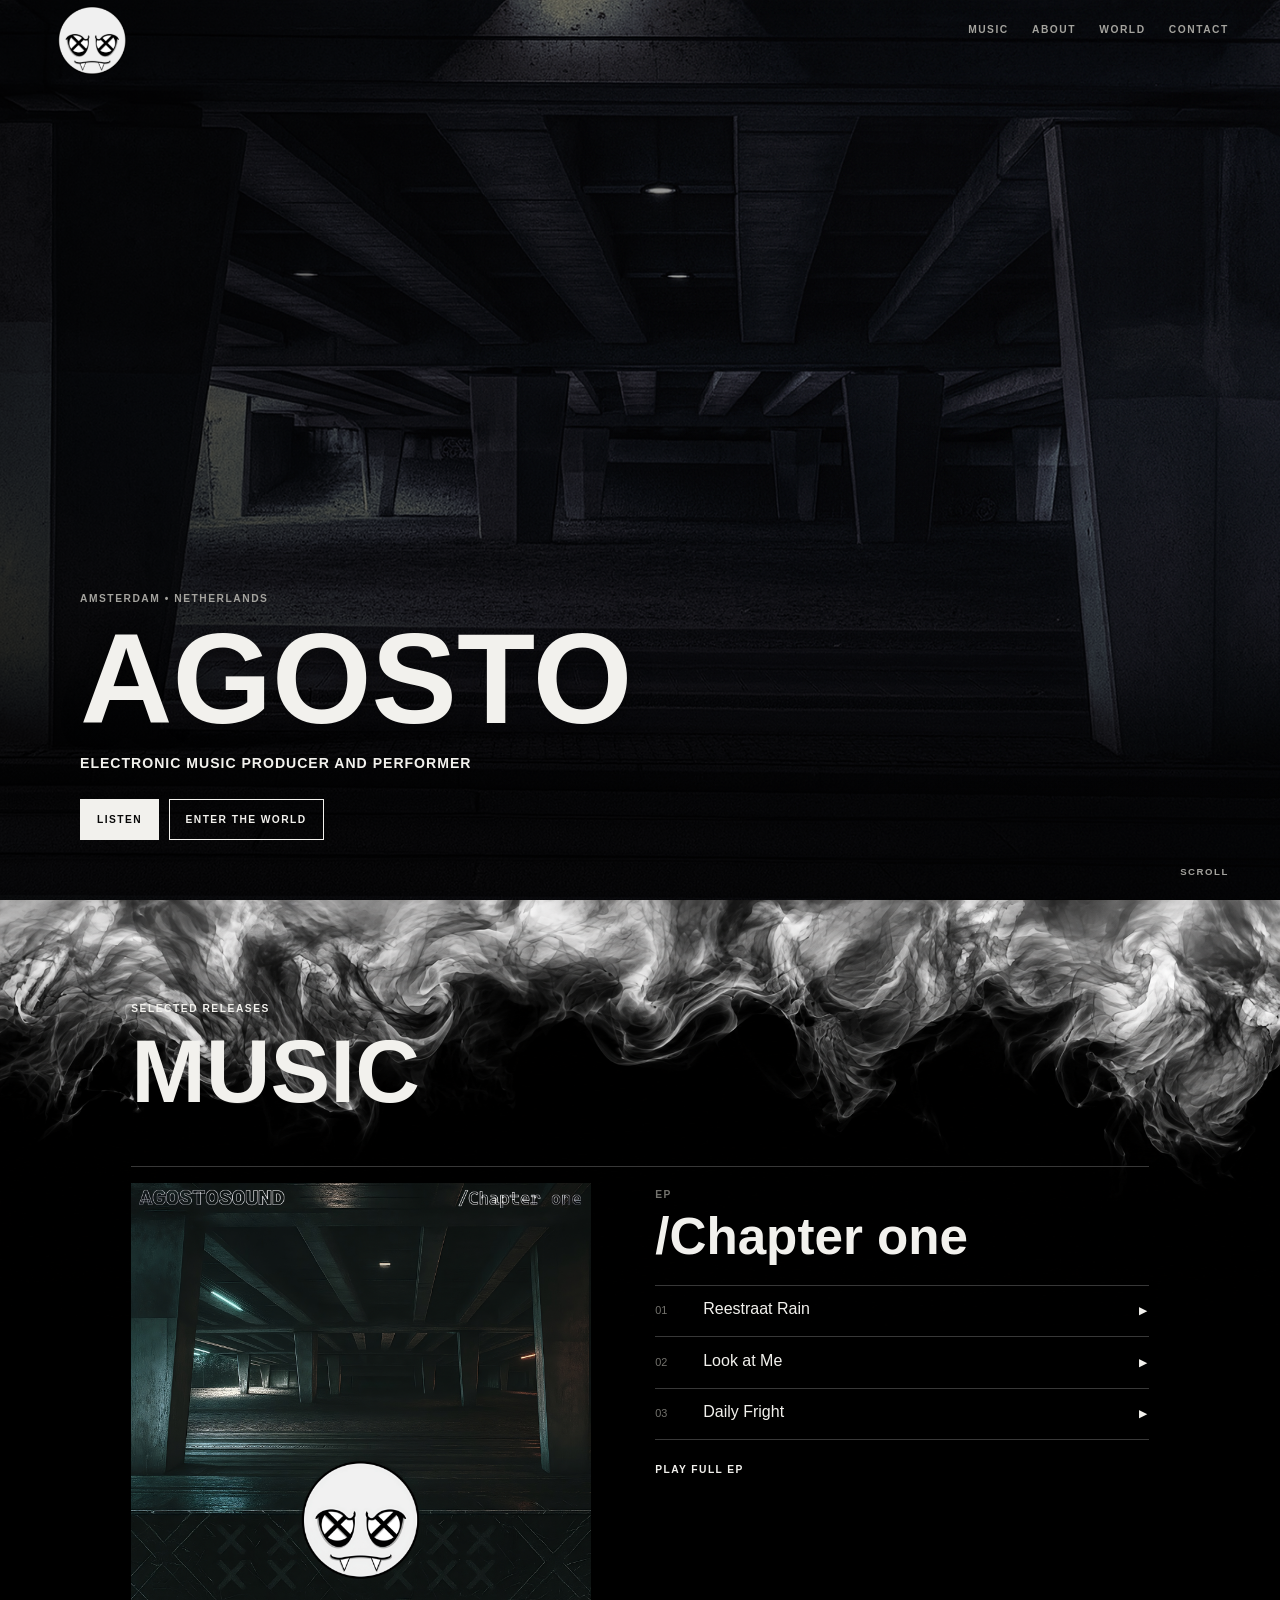
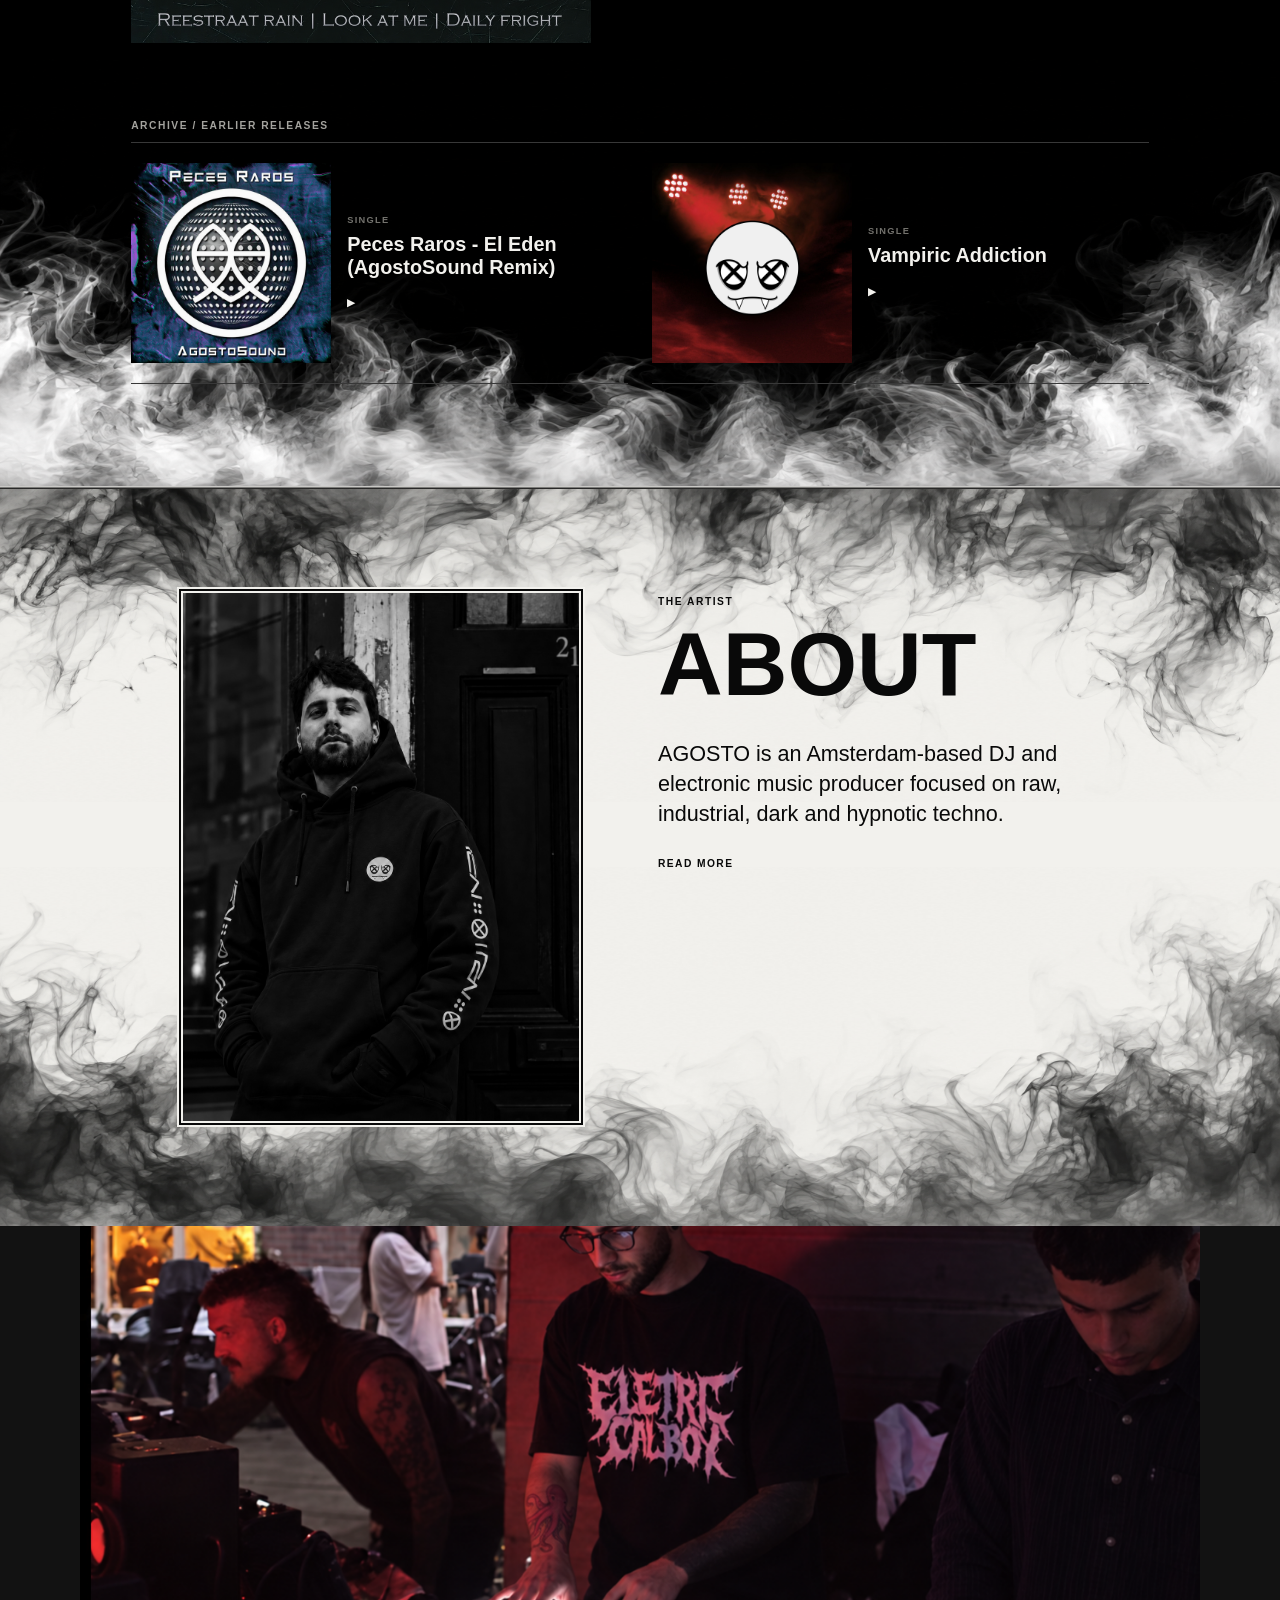
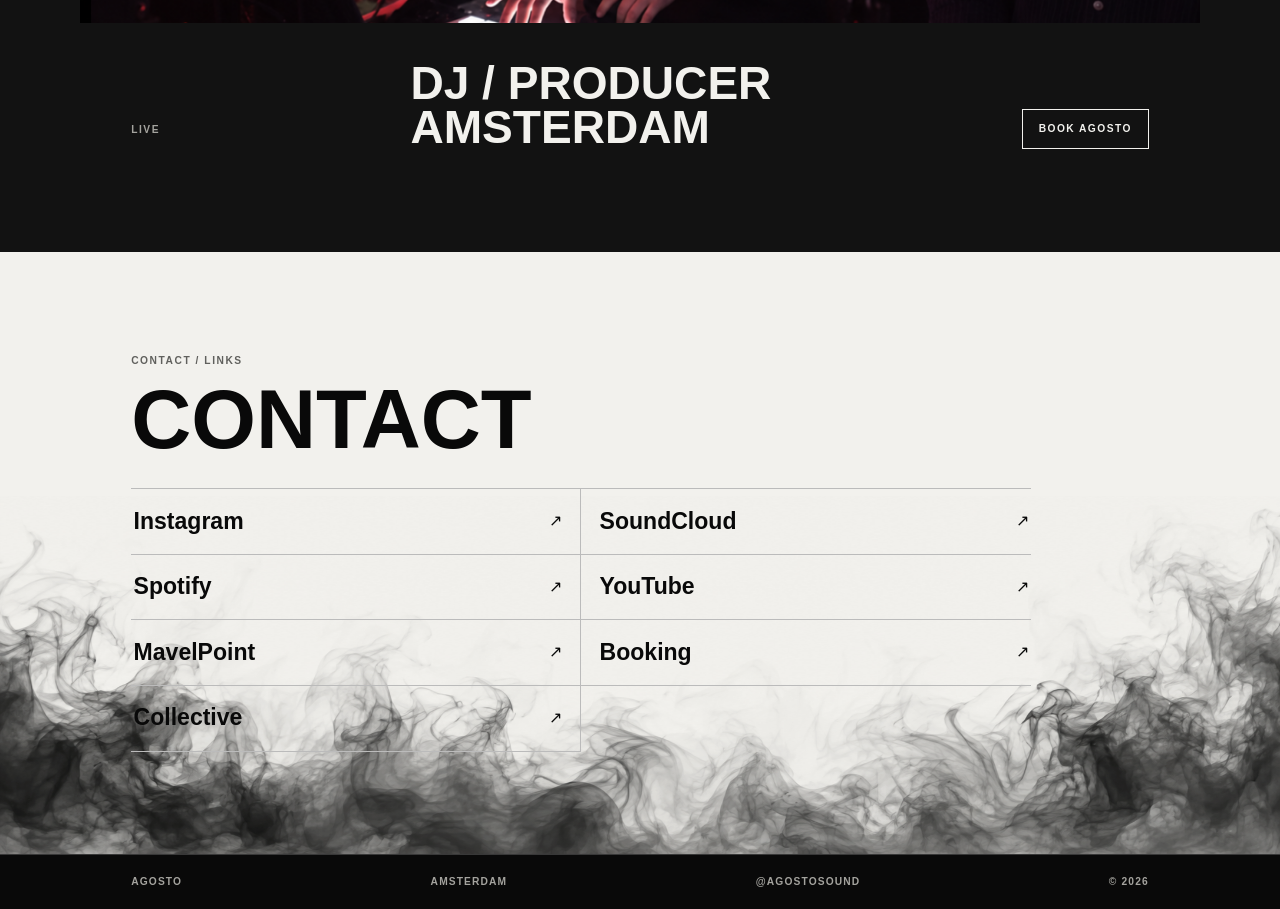
==== index.html @ 89344305 "feat: add AGOSTO artist website" ====
<!doctype html>
<html lang="en">
  <head>
    <meta charset="utf-8">
    <meta name="viewport" content="width=device-width, initial-scale=1">
    <meta name="description" content="AGOSTO is an Amsterdam-based DJ and electronic music producer focused on raw, industrial, dark and hypnotic techno.">
    <meta name="theme-color" content="#090909">
    <link rel="canonical" href="https://agostosound.com/">
    <meta property="og:type" content="website">
    <meta property="og:title" content="AGOSTO — Techno DJ &amp; Producer">
    <meta property="og:description" content="AGOSTO is an Amsterdam-based DJ and electronic music producer focused on raw, industrial, dark and hypnotic techno.">
    <meta property="og:url" content="https://agostosound.com/">
    <meta property="og:image" content="https://agostosound.com/static/branding/og-image.png">
    <meta name="twitter:card" content="summary_large_image">
    <meta name="twitter:title" content="AGOSTO — Techno DJ &amp; Producer">
    <meta name="twitter:description" content="AGOSTO is an Amsterdam-based DJ and electronic music producer focused on raw, industrial, dark and hypnotic techno.">
    <meta name="twitter:image" content="https://agostosound.com/static/branding/og-image.png">
    <link rel="icon" href="./static/branding/favicon.png" type="image/png">
    <link rel="stylesheet" href="./styles.css">
    <title> AGOSTO  |  Chapter one </title>
  </head>
  <body>
    <a class="skip-link" href="#main-content">Skip to content</a>

    <header class="site-header" data-header>
      <a class="brand" href="./index.html#top" aria-label="AGOSTO home">
        <img src="./static/branding/logo-agosto.jpeg" alt="AGOSTO">
      </a>
      <nav class="desktop-nav" aria-label="Primary navigation">
        <a href="#music">Music</a>
        <a href="#about">About</a>
        <a href="./world.html">World</a>
        <a href="#contact">Contact</a>
      </nav>
      <button class="menu-toggle" type="button" aria-expanded="false" aria-controls="mobile-menu" data-menu-toggle>
        <span class="sr-only">Open navigation</span>
        <span aria-hidden="true"></span>
        <span aria-hidden="true"></span>
      </button>
      <nav class="mobile-nav" id="mobile-menu" aria-label="Mobile navigation" data-mobile-nav>
        <a href="#music">Music</a>
        <a href="#about">About</a>
        <a href="./world.html">World</a>
        <a href="#contact">Contact</a>
      </nav>
    </header>

    <main id="main-content">
      <section class="hero" id="top" aria-labelledby="hero-title">
        <img class="hero-image" src="./static/photos/hero.png" alt="" aria-hidden="true">
        <div class="hero-shade"></div>
        <div class="hero-content" data-reveal>
          <p class="eyebrow">Amsterdam <span aria-hidden="true">•</span> Netherlands</p>
          <h1 id="hero-title">AGOSTO</h1>
          <p class="hero-genre">Electronic music producer and performer</p>
          <div class="hero-actions">
            <a class="button button--solid" href="#music">Listen</a>
            <a class="button button--ghost" href="./world.html">Enter the world</a>
          </div>
        </div>
        <a class="scroll-cue" href="#music" aria-label="Scroll to music">Scroll</a>
      </section>

      <section class="section music-section" id="music" aria-labelledby="music-title">
        <img class="music-smoke music-smoke--top" src="./static/decorations/black-smoke-up.png" alt="" aria-hidden="true" loading="lazy">
        <div class="container">
          <div class="section-heading" data-reveal>
            <p class="eyebrow">Selected releases</p>
            <h2 id="music-title">Music</h2>
          </div>
          <div class="featured-release" data-featured-release aria-live="polite"></div>
          <div class="archive-releases" data-archive-releases aria-live="polite">
            <div class="archive-heading">
              <p class="eyebrow">Archive / Earlier releases</p>
            </div>
            <div class="archive-grid" data-archive-grid></div>
          </div>
          <div class="player-shell" id="player" data-player hidden aria-live="polite">
            <div class="player-ui">
              <button class="player-toggle" type="button" data-player-toggle aria-label="Play current track" aria-pressed="false">▶</button>
              <div class="player-meta">
                <p class="eyebrow">Now playing</p>
                <p class="player-title" data-player-title></p>
              </div>
              <div class="player-timing" aria-live="off">
                <span data-player-current>0:00</span>
                <span aria-hidden="true">/</span>
                <span data-player-duration>0:00</span>
              </div>
              <div class="player-progress" data-player-progress role="slider" tabindex="0" aria-label="Track progress" aria-valuemin="0" aria-valuemax="0" aria-valuenow="0">
                <span class="player-progress-fill"></span>
                <span class="player-progress-knob"></span>
              </div>
              <a class="player-source" data-player-source target="_blank" rel="noreferrer">via SoundCloud</a>
              <button class="player-icon-button" type="button" data-player-close aria-label="Close player">x</button>
            </div>
            <div class="soundcloud-frame" data-player-frame aria-hidden="true">
              <iframe title="SoundCloud playback controller" tabindex="-1" allow="autoplay"></iframe>
            </div>
          </div>
        </div>
        <img class="music-smoke music-smoke--bottom" src="./static/decorations/black-smoke-down.png" alt="" aria-hidden="true" loading="lazy">
      </section>

      <div class="section-transition" aria-hidden="true"></div>

      <section class="section about-section" id="about" aria-labelledby="about-title">
        <img class="about-smoke about-smoke--top" src="./static/decorations/white-smoke-up.png" alt="" aria-hidden="true" loading="lazy">
        <div class="container about-layout">
          <div class="about-photo" data-reveal>
            <img src="./static/photos/portrait-01.png" alt="AGOSTO standing outside an Amsterdam doorway" loading="lazy">
          </div>
          <div class="about-copy" data-reveal>
            <p class="eyebrow">The artist</p>
            <h2 id="about-title">About</h2>
            <div class="intro-copy" data-bio-short></div>
            <div class="expandable" id="about-long" data-bio-long aria-hidden="true"></div>
            <button class="text-button" type="button" aria-expanded="false" aria-controls="about-long" data-about-toggle>Read more</button>
          </div>
        </div>
        <img class="about-smoke about-smoke--bottom" src="./static/decorations/white-smoke-down.png" alt="" aria-hidden="true" loading="lazy">
      </section>

      <section class="section live-section" id="live" aria-labelledby="live-title">
        <div class="live-image" data-reveal>
          <img src="./static/photos/live-01.png" alt="AGOSTO performing a live DJ set" loading="lazy">
        </div>
        <div class="container live-content" data-reveal>
          <p class="eyebrow">Live</p>
          <h2 id="live-title">DJ / Producer<br>Amsterdam</h2>
          <a class="button button--ghost" data-booking>Book AGOSTO</a>
        </div>
      </section>

      <section class="section contact-section" id="contact" aria-labelledby="contact-title">
        <div class="container" data-reveal>
          <p class="eyebrow">Contact / Links</p>
          <h2 id="contact-title">Contact</h2>
          <div class="contact-grid" data-links></div>
        </div>
        <img class="contact-smoke" src="./static/decorations/white-smoke-down.png" alt="" aria-hidden="true" loading="lazy">
      </section>
    </main>

    <footer class="site-footer">
      <div class="container footer-content">
        <span>AGOSTO</span>
        <span>Amsterdam</span>
        <a href="https://www.instagram.com/agostosound/" target="_blank" rel="noreferrer">@agostosound</a>
        <span>&copy; <span data-year></span></span>
      </div>
    </footer>
    <script src="https://w.soundcloud.com/player/api.js" defer></script>
    <script src="./script.js" defer></script>
  </body>
</html>
---- styles.css ----
:root {
  --ink: #090909;
  --ink-soft: #121212;
  --surface: #171717;
  --line: #383838;
  --paper: #f2f1ed;
  --muted: #a4a39e;
  --dim: #73726d;
  --content: 1120px;
  --copy: 600px;
  --gutter: clamp(1.25rem, 4vw, 3.5rem);
  --section-space: clamp(5rem, 8vw, 7.5rem);
  --ease: 240ms cubic-bezier(.2, .7, .2, 1);
}

* { box-sizing: border-box; }
html { background: var(--ink); scroll-behavior: smooth; }
body { background: var(--ink); color: var(--paper); font-family: Arial, Helvetica, sans-serif; font-size: 17px; line-height: 1.55; margin: 0; overflow-x: clip; }
img { display: block; max-width: 100%; }
a { color: inherit; text-decoration: none; }
button { font: inherit; }

.sr-only { clip: rect(0, 0, 0, 0); clip-path: inset(50%); height: 1px; overflow: hidden; position: absolute; white-space: nowrap; width: 1px; }
.skip-link { background: var(--paper); color: var(--ink); left: 1rem; padding: .65rem 1rem; position: fixed; top: -5rem; z-index: 30; }
.skip-link:focus { top: 1rem; }
:focus-visible { outline: 2px solid var(--paper); outline-offset: 4px; }
.container { margin-inline: auto; max-width: var(--content); padding-inline: var(--gutter); }
.section { padding-block: var(--section-space); position: relative; }
.eyebrow { color: var(--muted); font-size: .64rem; font-weight: 700; letter-spacing: .15em; line-height: 1.3; margin: 0 0 .8rem; text-transform: uppercase; }
h1, h2, h3, p { margin-top: 0; }
h1, h2, h3 { font-weight: 700; letter-spacing: 0; line-height: .96; text-transform: uppercase; }
h2 { font-size: clamp(3rem, 7vw, 6.5rem); margin-bottom: 2rem; }

.site-header { align-items: center; display: flex; height: 3.75rem; justify-content: space-between; left: 0; padding-inline: var(--gutter); position: fixed; right: 0; top: 0; transition: background var(--ease), backdrop-filter var(--ease); z-index: 20; }
.site-header.is-scrolled { background: rgb(9 9 9 / .88); backdrop-filter: blur(10px); }
.brand { display: block; flex: 0 0 82px; height: 82px; margin-top: 1.25rem; padding: 6px; position: relative; width: 82px; z-index: 2; }
.brand img { height: 100%; object-fit: contain; object-position: center; width: 100%; }
.desktop-nav { display: flex; gap: 1.45rem; }
.desktop-nav a, .mobile-nav a { color: var(--muted); font-size: .64rem; font-weight: 700; letter-spacing: .15em; text-transform: uppercase; transition: color var(--ease); }
.desktop-nav a:hover, .mobile-nav a:hover { color: var(--paper); }
.menu-toggle { background: transparent; border: 0; color: var(--paper); cursor: pointer; display: none; height: 2.45rem; padding: .55rem; position: relative; width: 2.45rem; z-index: 2; }
.menu-toggle span:not(.sr-only) { background: currentColor; display: block; height: 1px; margin: .32rem 0; transition: transform var(--ease); width: 100%; }
.menu-toggle[aria-expanded="true"] span:nth-of-type(2) { transform: translateY(3px) rotate(45deg); }
.menu-toggle[aria-expanded="true"] span:nth-of-type(3) { transform: translateY(-3px) rotate(-45deg); }
.mobile-nav { display: none; }

.hero { align-items: flex-end; display: flex; min-height: 100svh; padding: 5.5rem var(--gutter) 3.75rem; position: relative; }
.hero-image, .hero-shade { height: 100%; inset: 0; position: absolute; width: 100%; }
.hero-image { object-fit: cover; object-position: center; }
.hero-shade { background: linear-gradient(90deg, rgb(0 0 0 / .7), rgb(0 0 0 / .2) 70%), linear-gradient(0deg, rgb(0 0 0 / .7), transparent 58%); }
.hero-content { margin-inline: auto; max-width: var(--content); position: relative; width: 100%; z-index: 1; }
.hero h1 { font-size: clamp(4rem, 10vw, 9rem); margin: 0; text-shadow: 0 2px 24px rgb(0 0 0 / .45); }
.hero-genre { font-size: clamp(.78rem, 1.1vw, .95rem); font-weight: 700; letter-spacing: .07em; margin: .8rem 0 1.5rem; text-transform: uppercase; }
.hero-actions { display: flex; flex-wrap: wrap; gap: .6rem; }
.button { align-items: center; border: 1px solid var(--paper); display: inline-flex; font-size: .64rem; font-weight: 700; justify-content: center; letter-spacing: .14em; min-height: 2.55rem; padding: .6rem 1rem; text-transform: uppercase; transition: background var(--ease), color var(--ease), transform var(--ease); }
.button:hover { transform: translateY(-2px); }
.button--solid { background: var(--paper); color: var(--ink); }
.button--solid:hover { background: #fff; }
.button--ghost { background: transparent; color: var(--paper); }
.button--ghost:hover { background: var(--paper); color: var(--ink); }
.scroll-cue { bottom: 1.25rem; color: var(--muted); font-size: .6rem; font-weight: 700; letter-spacing: .16em; position: absolute; right: var(--gutter); text-transform: uppercase; z-index: 1; }

.section-heading { margin-bottom: clamp(2rem, 4vw, 3.25rem); }
.section-heading h2 { margin-bottom: 0; }
.music-section { background: #000; isolation: isolate; overflow: clip; }
.music-section > .container { position: relative; z-index: 2; }
.music-smoke { height: auto; left: 0; mix-blend-mode: screen; pointer-events: none; position: absolute; width: 100%; z-index: 1; }
.music-smoke--top { top: 0; }
.music-smoke--bottom { bottom: 0; }
.music-section .section-heading .eyebrow { color: var(--paper); }
.section-transition { background: linear-gradient(to bottom, var(--paper), #000); height: 3px; position: relative; z-index: 3; }
.featured-release { border-top: 1px solid var(--line); padding-top: 1rem; }
.featured-release-card { align-items: start; display: grid; gap: clamp(1.75rem, 5vw, 4.5rem); grid-template-columns: minmax(260px, 460px) minmax(0, 1fr); max-width: 1020px; }
.featured-release-art { background: var(--surface); max-width: 460px; overflow: hidden; }
.featured-release-art img { aspect-ratio: 1; object-fit: cover; transition: transform 600ms ease; width: 100%; }
.featured-release-card:hover .featured-release-art img { transform: scale(1.018); }
.release-body { min-width: 0; padding-top: .25rem; }
.release-label { color: var(--dim); font-size: .64rem; font-weight: 700; letter-spacing: .14em; margin: 0 0 .6rem; text-transform: uppercase; }
.release-title { font-size: clamp(2rem, 4vw, 4.25rem); line-height: .98; margin: 0 0 1.25rem; text-transform: none; }
.play-button, .text-button { background: transparent; border: 0; color: var(--paper); cursor: pointer; font-size: .64rem; font-weight: 700; letter-spacing: .14em; padding: .35rem 0; text-align: left; text-transform: uppercase; transition: color var(--ease), transform var(--ease); }
.play-button:hover, .text-button:hover { color: var(--muted); transform: translateX(3px); }
.play-button.is-playing { color: var(--muted); }
.release-title-button, .track-title-button { background: transparent; border: 0; color: inherit; cursor: pointer; font: inherit; padding: 0; text-align: left; }
.release-title-button:hover, .track-title-button:hover { color: var(--muted); }
.playable-artwork { border: 0; cursor: pointer; display: block; padding: 0; text-align: left; width: 100%; }
.track-list { border-top: 1px solid var(--line); list-style: none; margin: 1.4rem 0 0; padding: 0; }
.track-list li { align-items: baseline; border-bottom: 1px solid var(--line); display: grid; gap: 1rem; grid-template-columns: 2rem minmax(0, 1fr) auto; padding: .72rem 0; }
.track-number { color: var(--dim); font-size: .68rem; font-variant-numeric: tabular-nums; }
.track-title { font-size: 1rem; }
.track-list .play-button { font-size: .6rem; }
.ep-play { margin-top: 1rem; }
.archive-releases { margin-top: clamp(3.5rem, 6vw, 5.5rem); }
.archive-heading { border-bottom: 1px solid var(--line); margin-bottom: 1.25rem; padding-bottom: .55rem; position: relative; }
.archive-heading .eyebrow { margin: 0; }
.archive-grid { display: grid; gap: 1.5rem; grid-template-columns: repeat(2, minmax(0, 1fr)); }
.archive-release { align-items: center; border-bottom: 1px solid var(--line); display: grid; gap: 1rem; grid-template-columns: minmax(130px, 200px) minmax(0, 1fr); padding-bottom: 1.25rem; }
.archive-release-art { background: var(--surface); overflow: hidden; }
.archive-release-art img { aspect-ratio: 1; object-fit: cover; transition: transform 500ms ease; width: 100%; }
.archive-release:hover .archive-release-art img { transform: scale(1.02); }
.archive-release .release-title { font-size: clamp(1rem, 1.55vw, 1.35rem); line-height: 1.12; margin-bottom: .65rem; }
.archive-release .release-label { font-size: .58rem; margin-bottom: .4rem; }
.player-shell { background: var(--ink); border-top: 1px solid var(--paper); bottom: 0; left: 0; margin: 0; max-width: none; padding: .5rem var(--gutter); position: fixed; right: 0; z-index: 100; }
.player-shell[hidden] { display: none; }
.player-ui { align-items: center; display: grid; gap: .85rem; grid-template-columns: 2.1rem minmax(150px, .65fr) auto minmax(180px, 1fr) auto 1.65rem; margin-inline: auto; max-width: var(--content); }
.player-meta { min-width: 0; }
.player-meta .eyebrow { margin: 0; }
.player-title { font-size: .74rem; font-weight: 700; margin: .05rem 0 0; overflow: hidden; text-overflow: ellipsis; white-space: nowrap; }
.player-toggle, .player-icon-button { align-items: center; background: transparent; border: 1px solid var(--line); color: var(--paper); cursor: pointer; display: inline-flex; font-size: .8rem; height: 1.65rem; justify-content: center; line-height: 1; padding: 0; transition: background var(--ease), color var(--ease); width: 1.65rem; }
.player-toggle { border-color: var(--paper); height: 2.1rem; width: 2.1rem; }
.player-toggle:hover, .player-icon-button:hover { background: var(--paper); color: var(--ink); }
.player-timing { color: var(--muted); display: flex; font-size: .64rem; font-variant-numeric: tabular-nums; gap: .25rem; white-space: nowrap; }
.player-progress { --progress: 0; background: var(--line); cursor: pointer; height: 2px; position: relative; }
.player-progress-fill { background: var(--paper); height: 100%; left: 0; position: absolute; top: 0; transform: scaleX(var(--progress)); transform-origin: left center; width: 100%; }
.player-progress-knob { background: var(--paper); border-radius: 50%; height: .55rem; left: calc(var(--progress) * 100%); position: absolute; top: 50%; transform: translate(-50%, -50%); width: .55rem; }
.player-source { color: var(--muted); font-size: .6rem; font-weight: 700; letter-spacing: .08em; text-transform: uppercase; white-space: nowrap; }
.player-source:hover { color: var(--paper); }
.soundcloud-frame { bottom: -2px; height: 1px; opacity: 0; pointer-events: none; position: fixed; right: -2px; width: 1px; }
.soundcloud-frame iframe { border: 0; display: block; height: 1px; width: 1px; }
body.has-player { padding-bottom: 62px; }

.about-section { background: var(--paper); color: var(--ink); isolation: isolate; overflow: clip; }
.about-smoke { height: auto; left: 0; mix-blend-mode: multiply; pointer-events: none; position: absolute; width: 100%; z-index: 1; }
.about-smoke--top { object-position: center top; top: 0; }
.about-smoke--bottom { bottom: 0; object-position: center bottom; }
.about-layout { align-items: start; display: grid; gap: clamp(2.5rem, 6vw, 5.5rem); grid-template-columns: minmax(260px, 400px) minmax(0, 1fr); max-width: 1020px; position: relative; z-index: 2; }
.about-photo { border: 2px solid var(--paper); box-shadow: 0 0 0 2px var(--ink), 0 0 0 4px var(--paper); max-width: 400px; }
.about-photo img { aspect-ratio: 3 / 4; filter: grayscale(1); object-fit: cover; width: 100%; }
.about-copy { max-width: var(--copy); padding-top: .25rem; }
.about-copy .eyebrow { color: var(--ink); }
.contact-section .eyebrow { color: #60605d; }
.intro-copy { font-size: clamp(1.12rem, 1.7vw, 1.35rem); line-height: 1.38; }
.intro-copy p, .expandable p { margin-bottom: .9rem; }
.expandable { max-height: 0; opacity: 0; overflow: hidden; transition: max-height 500ms ease, opacity 350ms ease; }
.expandable.is-open { opacity: 1; }
.expandable p { font-size: 1rem; }
.text-button { color: var(--ink); margin-top: .45rem; }

.live-section { background: var(--ink-soft); padding-top: 0; }
.live-image { height: clamp(260px, 31vw, 410px); margin: 0 auto; max-width: var(--content); overflow: hidden; }
.live-image img { height: 100%; object-fit: cover; object-position: center 55%; width: 100%; }
.live-content { align-items: end; display: flex; justify-content: space-between; padding-top: clamp(1.75rem, 3vw, 2.5rem); }
.live-content h2 { font-size: clamp(1.8rem, 3.6vw, 3.5rem); margin: 0; }

.contact-section { background: var(--paper); color: var(--ink); isolation: isolate; overflow: clip; }
.contact-section > .container { position: relative; z-index: 2; }
.contact-smoke { bottom: 0; height: auto; left: 0; mix-blend-mode: multiply; pointer-events: none; position: absolute; width: 100%; z-index: 1; }
.contact-section h2 { font-size: clamp(3rem, 6.5vw, 6rem); margin-bottom: 1.75rem; }
.contact-grid { border-top: 1px solid #bbb; display: grid; grid-template-columns: repeat(2, minmax(0, 1fr)); max-width: 900px; }
.contact-link { align-items: center; border-bottom: 1px solid #bbb; display: flex; font-size: clamp(1.05rem, 1.8vw, 1.5rem); font-weight: 700; justify-content: space-between; min-height: 4.1rem; padding: .75rem .15rem; transition: background var(--ease), padding var(--ease); }
.contact-link:nth-child(odd) { border-right: 1px solid #bbb; padding-right: 1.15rem; }
.contact-link:nth-child(even) { padding-left: 1.15rem; }
.contact-link:hover { background: #e3e2dd; padding-left: .6rem; }
.contact-link .arrow { font-size: 1rem; font-weight: 400; }
.site-footer { background: var(--ink); border-top: 1px solid var(--line); color: var(--muted); font-size: .64rem; font-weight: 700; letter-spacing: .11em; padding-block: 1.2rem; text-transform: uppercase; }
.footer-content { display: flex; flex-wrap: wrap; gap: .5rem 1.4rem; justify-content: space-between; }
.site-footer a:hover { color: var(--paper); }

.world-page-hero { align-items: flex-end; display: flex; height: min(68vw, 660px); min-height: 430px; overflow: hidden; padding-bottom: 3rem; position: relative; }
.world-page-hero > img, .world-page-shade { height: 100%; inset: 0; position: absolute; width: 100%; }
.world-page-hero > img { object-fit: cover; }
.world-page-shade { background: linear-gradient(0deg, rgb(7 8 9 / .87), transparent 70%); }
.world-page-heading { position: relative; width: 100%; z-index: 1; }
.world-page-heading h1 { font-size: clamp(4rem, 10vw, 9rem); margin: 0; }
.world-content { padding-bottom: var(--section-space); }
.world-block { margin: 0 auto; max-width: var(--copy); padding: clamp(4rem, 7vw, 6rem) var(--gutter) 0; position: relative; }
.world-block h2 { font-size: clamp(2rem, 4vw, 3.75rem); margin-bottom: 1.15rem; }
.world-block p { color: #c0c0bc; font-size: clamp(1rem, 1.35vw, 1.15rem); margin-bottom: 1rem; }
.world-entity { align-items: center; display: grid; gap: clamp(2rem, 6vw, 5rem); grid-template-columns: minmax(0, 1fr) minmax(260px, 390px); margin: clamp(4rem, 8vw, 6rem) auto; max-width: var(--content); padding-inline: var(--gutter); position: relative; }
.world-entity .world-block { margin: 0; max-width: none; padding: 0; }
.entity-image { border: 1px solid #2e2f30; overflow: hidden; position: relative; }
.entity-image img { aspect-ratio: 1; object-fit: cover; transition: transform 800ms ease; width: 100%; }
.entity-image:hover img { transform: scale(1.02); }
.manifesto-line { border-block: 1px solid #343536; color: var(--paper); font-size: clamp(1.75rem, 4vw, 4.25rem); font-weight: 700; line-height: 1.03; margin-block: clamp(3.5rem, 7vw, 6rem); padding: clamp(2rem, 4vw, 3.5rem) var(--gutter); position: relative; text-align: center; text-transform: uppercase; }
.locations { display: grid; gap: 0; grid-template-columns: repeat(2, minmax(0, 1fr)); margin: 2rem auto 0; max-width: var(--content); padding-inline: var(--gutter); }
.location { border-top: 1px solid #343536; padding: 1.1rem 1.2rem 1.4rem 0; }
.location:nth-child(odd) { border-right: 1px solid #343536; padding-right: 1.2rem; }
.location:nth-child(even) { padding-left: 1.2rem; }
.location h3 { font-size: clamp(1.15rem, 2vw, 1.7rem); margin: 0 0 .6rem; text-transform: none; }
.location p { color: var(--muted); font-size: .95rem; margin: 0; max-width: 29rem; }

[data-reveal] { opacity: 0; transform: translateY(16px); transition: opacity 600ms ease, transform 600ms ease; }
[data-reveal].is-visible { opacity: 1; transform: translateY(0); }
[data-world-reveal] { transition-duration: 900ms; }

@media (max-width: 720px) {
  body { font-size: 16px; }
  .desktop-nav { display: none; }
  .menu-toggle { display: block; }
  .brand { flex-basis: 64px; height: 64px; margin-top: .8rem; padding: 4px; width: 64px; }
  .mobile-nav { align-items: center; background: rgb(9 9 9 / .97); display: flex; flex-direction: column; gap: 1.4rem; inset: 0; justify-content: center; opacity: 0; pointer-events: none; position: fixed; transform: translateY(-.75rem); transition: opacity var(--ease), transform var(--ease); visibility: hidden; }
  .mobile-nav.is-open { opacity: 1; pointer-events: auto; transform: translateY(0); visibility: visible; }
  .mobile-nav a { font-size: .95rem; }
  .hero { padding-bottom: 3.25rem; }
  .hero h1 { font-size: clamp(3.5rem, 16vw, 5rem); }
  .hero-genre { font-size: .72rem; margin: .65rem 0 1.25rem; }
  .scroll-cue { display: none; }
  .featured-release-card, .about-layout, .world-entity { grid-template-columns: 1fr; }
  .featured-release-art { max-width: 420px; }
  .release-body { padding-top: 0; }
  .release-title { font-size: clamp(1.8rem, 9vw, 2.7rem); }
  .archive-grid { grid-template-columns: 1fr; }
  .archive-release { grid-template-columns: 120px minmax(0, 1fr); }
  .player-ui { gap: .55rem; grid-template-areas: "toggle meta close" "timing progress source"; grid-template-columns: 2.1rem minmax(0, 1fr) auto; }
  .player-toggle { grid-area: toggle; }
  .player-meta { grid-area: meta; }
  .player-title { font-size: .68rem; }
  .player-timing { grid-area: timing; }
  .player-progress { grid-area: progress; }
  .player-source { grid-area: source; }
  .player-ui > .player-icon-button { grid-area: close; }
  body.has-player { padding-bottom: 76px; }
  .about-photo { max-width: 370px; }
  .about-copy { padding-top: 0; }
  .intro-copy { font-size: 1.08rem; }
  .live-image { height: 260px; }
  .live-content { align-items: start; flex-direction: column; gap: 1.25rem; }
  .contact-grid, .locations { grid-template-columns: 1fr; }
  .contact-link:nth-child(odd), .location:nth-child(odd) { border-right: 0; padding-right: 0; }
  .contact-link:nth-child(even), .location:nth-child(even) { padding-left: 0; }
  .contact-link:hover { padding-left: .35rem; }
  .footer-content { justify-content: flex-start; }
  .world-page-hero { height: 72svh; min-height: 420px; }
  .world-page-heading h1 { font-size: clamp(3.5rem, 16vw, 5rem); }
  .world-entity { margin-block: 4rem; }
  .world-entity::before { font-size: 7rem; top: -2rem; }
  .manifesto-line { font-size: clamp(1.6rem, 8vw, 2.5rem); }
}

@media (prefers-reduced-motion: reduce) {
  html { scroll-behavior: auto; }
  *, *::before, *::after { animation-duration: .01ms !important; animation-iteration-count: 1 !important; scroll-behavior: auto !important; transition-duration: .01ms !important; }
  [data-reveal] { opacity: 1; transform: none; }
}
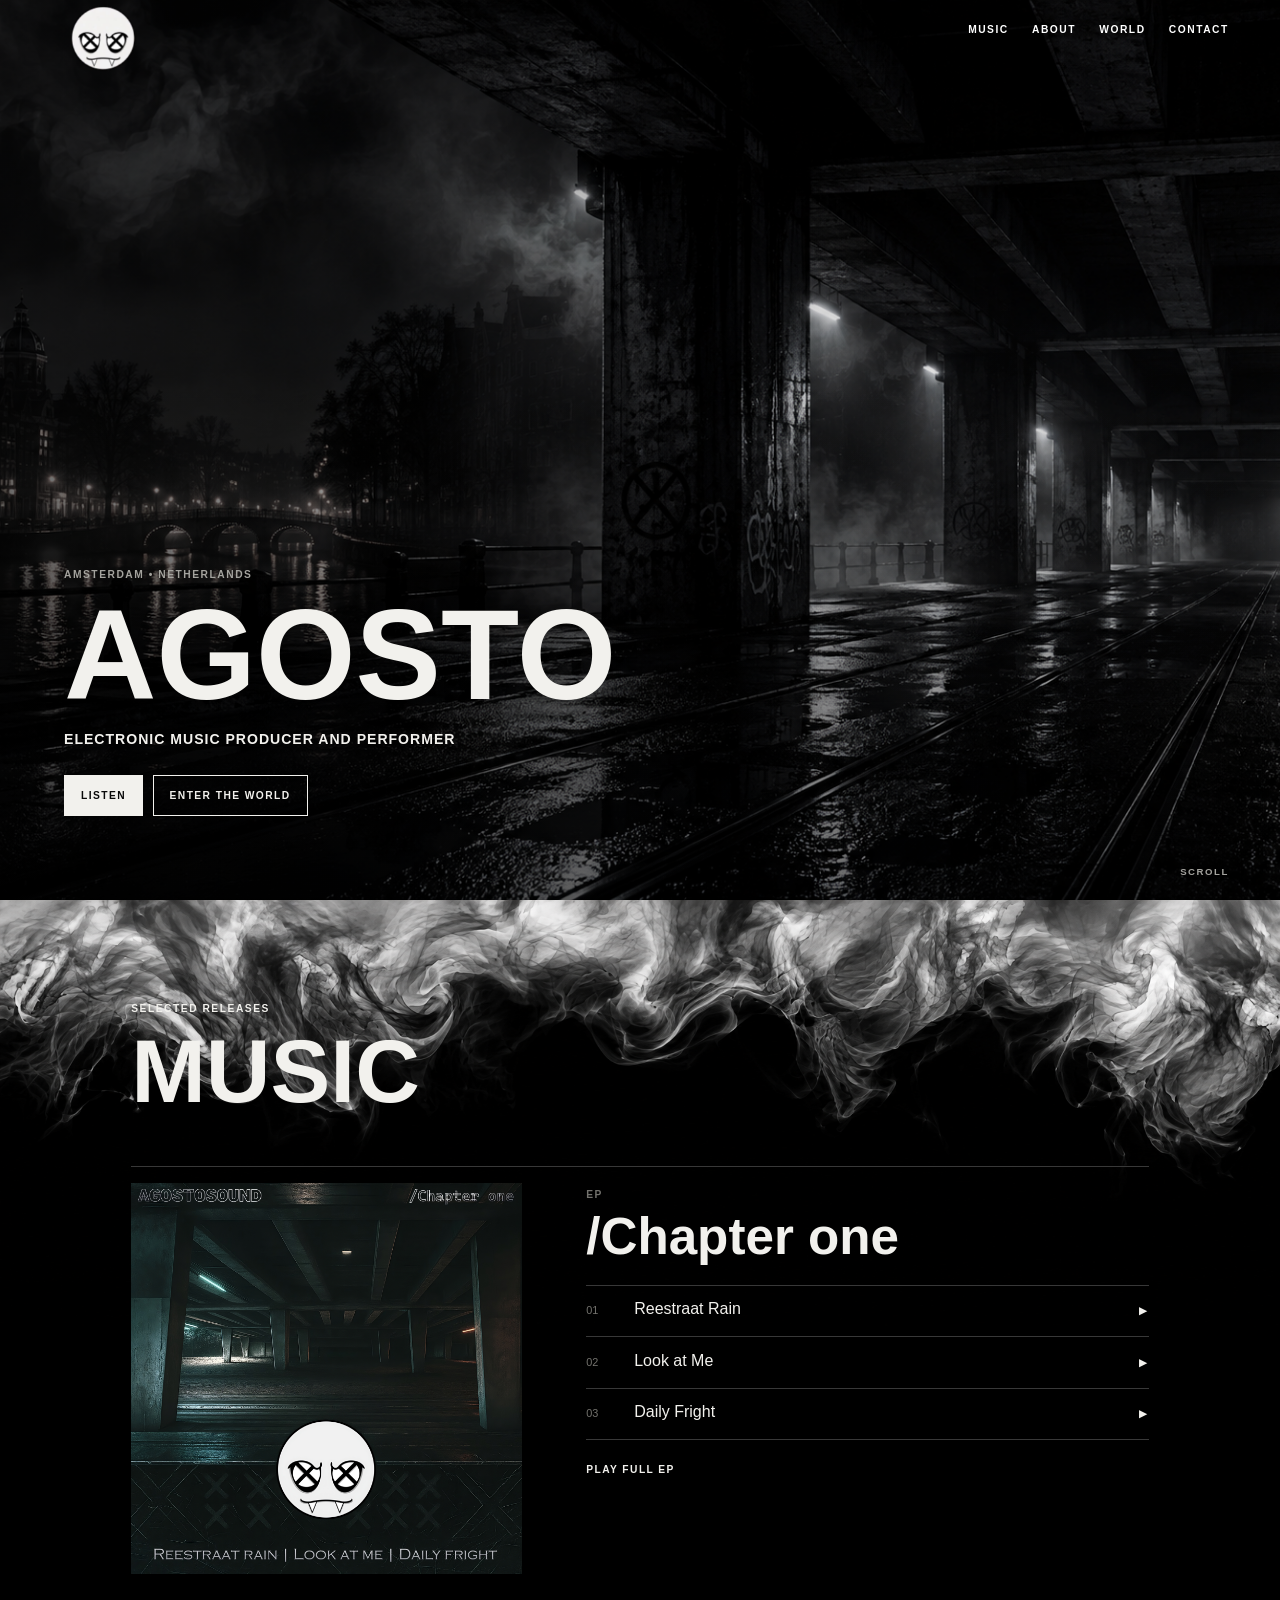
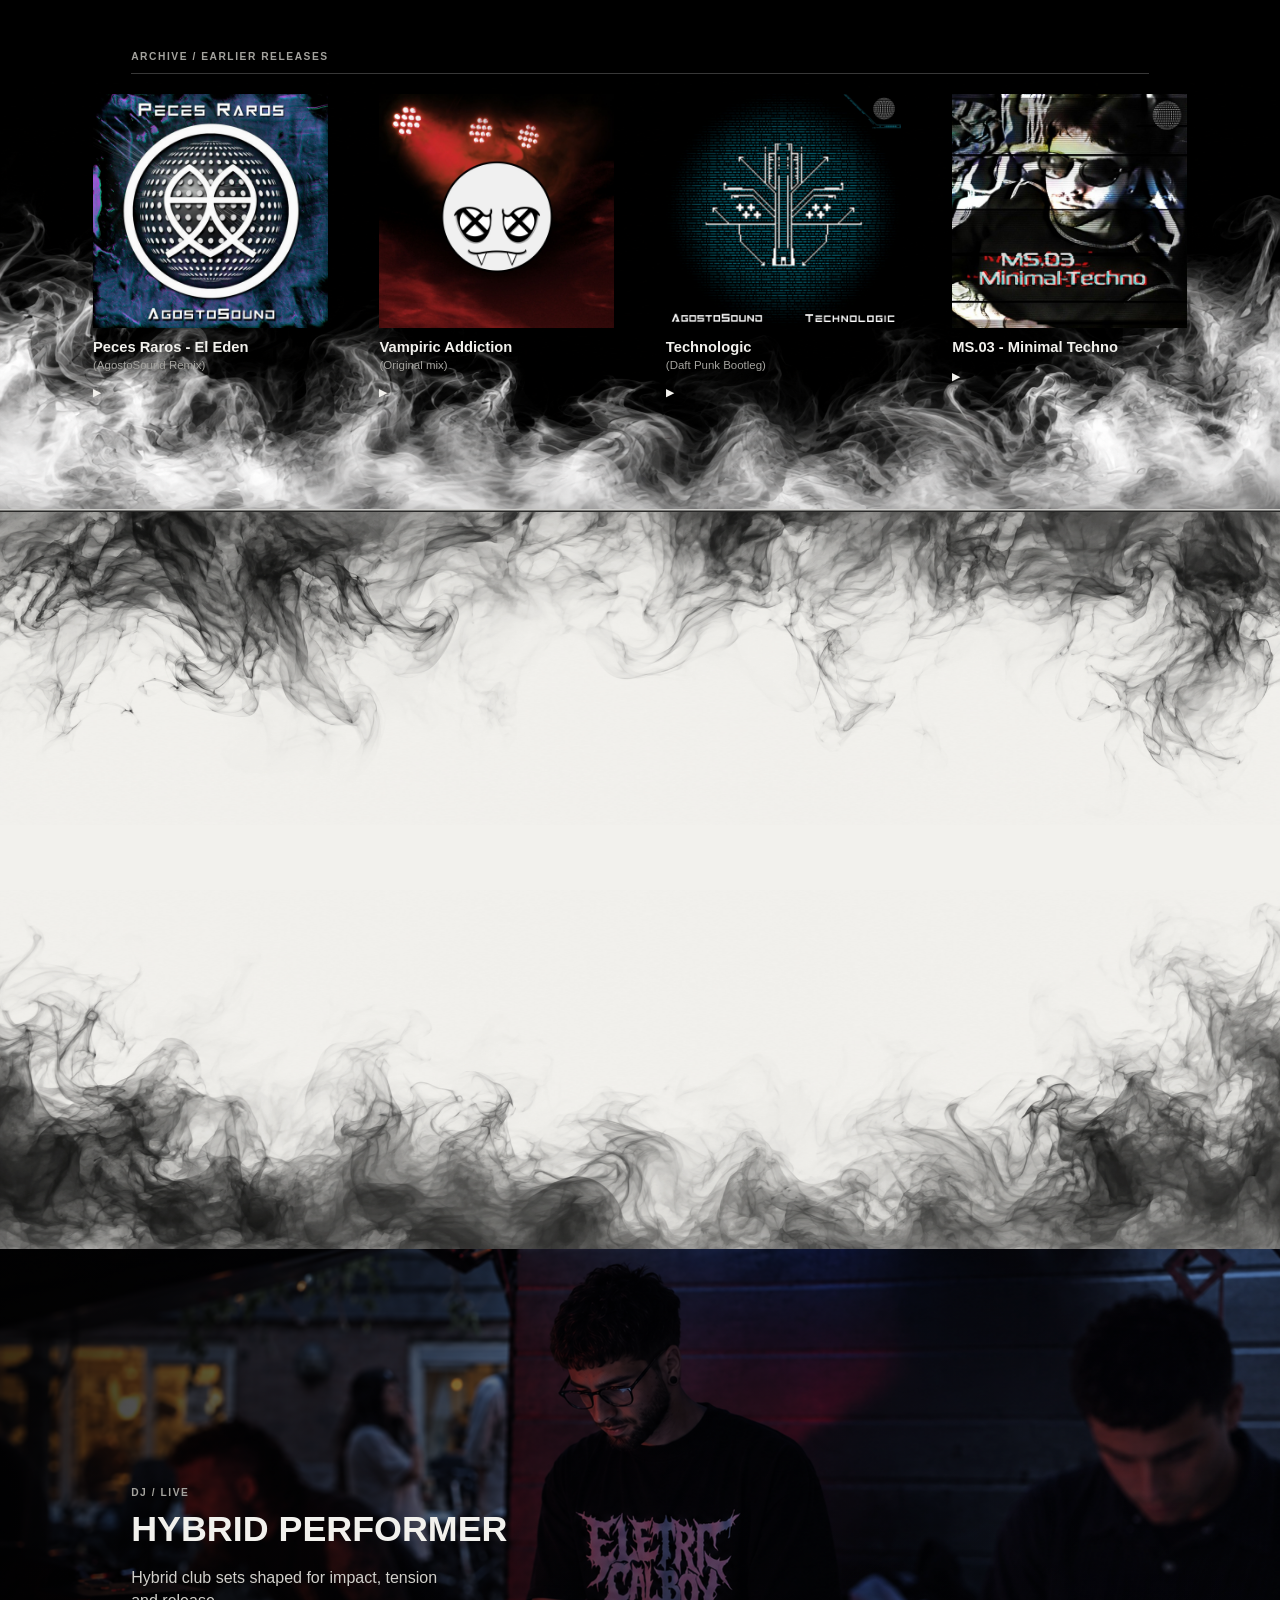
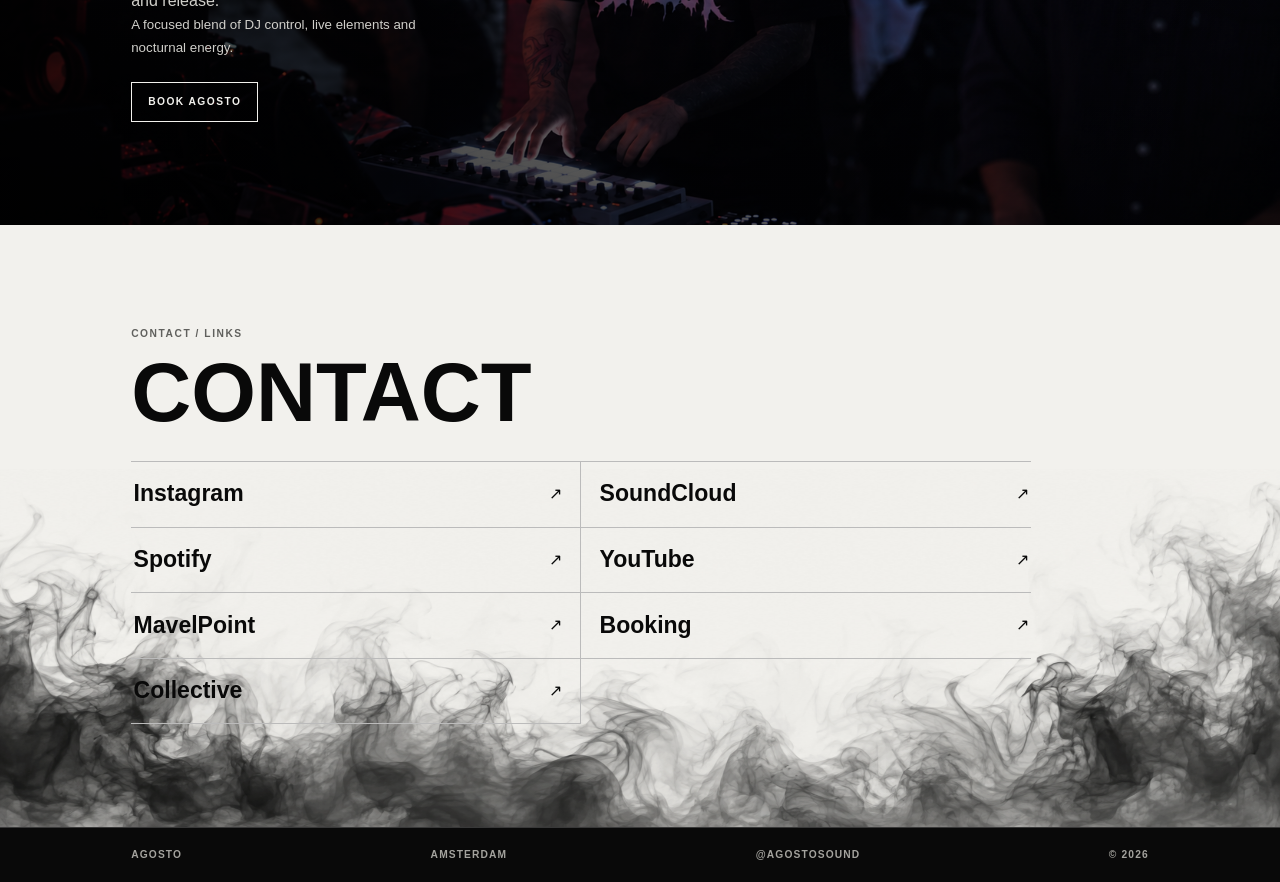
==== commit 20356323: "Update AGOSTO world and visual assets" ====
--- a/index.html
+++ b/index.html
@@ -24,7 +24,7 @@
 
     <header class="site-header" data-header>
       <a class="brand" href="./index.html#top" aria-label="AGOSTO home">
-        <img src="./static/branding/logo-agosto.jpeg" alt="AGOSTO">
+        <img src="./static/branding/logo-animated.webp" alt="AGOSTO">
       </a>
       <nav class="desktop-nav" aria-label="Primary navigation">
         <a href="#music">Music</a>
@@ -77,6 +77,7 @@
           </div>
           <div class="player-shell" id="player" data-player hidden aria-live="polite">
             <div class="player-ui">
+              <img class="player-artwork" data-player-artwork alt="" aria-hidden="true">
               <button class="player-toggle" type="button" data-player-toggle aria-label="Play current track" aria-pressed="false">▶</button>
               <div class="player-meta">
                 <p class="eyebrow">Now playing</p>
@@ -122,14 +123,22 @@
       </section>
 
       <section class="section live-section" id="live" aria-labelledby="live-title">
-        <div class="live-image" data-reveal>
-          <img src="./static/photos/live-01.png" alt="AGOSTO performing a live DJ set" loading="lazy">
+        <div class="live-media" data-reveal>
+          <picture>
+            <source media="(max-width: 700px)" srcset="./static/photos/live-01-mobile.png">
+            <img src="./static/photos/live-01-wide.png" alt="AGOSTO performing a live DJ set" loading="lazy">
+          </picture>
         </div>
-        <div class="container live-content" data-reveal>
-          <p class="eyebrow">Live</p>
-          <h2 id="live-title">DJ / Producer<br>Amsterdam</h2>
-          <a class="button button--ghost" data-booking>Book AGOSTO</a>
+        <div class="live-shade" aria-hidden="true"></div>
+        <div class="container live-layout">
+          <div class="live-copy" data-reveal>
+            <p class="eyebrow">DJ / LIVE</p>
+            <h2 id="live-title">HYBRID PERFORMER</h2>
+            <p class="live-description">Hybrid club sets shaped for impact, tension and release.<br><small>A focused blend of DJ control, live elements and nocturnal energy.</small></p>
+            <a class="button button--ghost" data-booking>BOOK AGOSTO</a>
+          </div>
         </div>
+        <img class="live-smoke" src="./static/decorations/live-smoke-overlay.png" alt="" aria-hidden="true" loading="lazy">
       </section>
 
       <section class="section contact-section" id="contact" aria-labelledby="contact-title">
--- a/styles.css
+++ b/styles.css
@@ -33,10 +33,11 @@
 
 .site-header { align-items: center; display: flex; height: 3.75rem; justify-content: space-between; left: 0; padding-inline: var(--gutter); position: fixed; right: 0; top: 0; transition: background var(--ease), backdrop-filter var(--ease); z-index: 20; }
 .site-header.is-scrolled { background: rgb(9 9 9 / .88); backdrop-filter: blur(10px); }
-.brand { display: block; flex: 0 0 82px; height: 82px; margin-top: 1.25rem; padding: 6px; position: relative; width: 82px; z-index: 2; }
+.brand { display: block; flex: 0 0 103px; height: 103px; margin-top: 1.25rem; padding: 6px; position: relative; width: 103px; z-index: 2; }
 .brand img { height: 100%; object-fit: contain; object-position: center; width: 100%; }
 .desktop-nav { display: flex; gap: 1.45rem; }
 .desktop-nav a, .mobile-nav a { color: var(--muted); font-size: .64rem; font-weight: 700; letter-spacing: .15em; text-transform: uppercase; transition: color var(--ease); }
+.desktop-nav a { color: #fff; }
 .desktop-nav a:hover, .mobile-nav a:hover { color: var(--paper); }
 .menu-toggle { background: transparent; border: 0; color: var(--paper); cursor: pointer; display: none; height: 2.45rem; padding: .55rem; position: relative; width: 2.45rem; z-index: 2; }
 .menu-toggle span:not(.sr-only) { background: currentColor; display: block; height: 1px; margin: .32rem 0; transition: transform var(--ease); width: 100%; }
@@ -47,8 +48,8 @@
 .hero { align-items: flex-end; display: flex; min-height: 100svh; padding: 5.5rem var(--gutter) 3.75rem; position: relative; }
 .hero-image, .hero-shade { height: 100%; inset: 0; position: absolute; width: 100%; }
 .hero-image { object-fit: cover; object-position: center; }
-.hero-shade { background: linear-gradient(90deg, rgb(0 0 0 / .7), rgb(0 0 0 / .2) 70%), linear-gradient(0deg, rgb(0 0 0 / .7), transparent 58%); }
-.hero-content { margin-inline: auto; max-width: var(--content); position: relative; width: 100%; z-index: 1; }
+.hero-shade { background: linear-gradient(90deg, rgb(0 0 0 / .52), rgb(0 0 0 / .12) 70%), linear-gradient(0deg, rgb(0 0 0 / .5), transparent 58%); }
+.hero-content { bottom: 1.5rem; left: -1rem; margin-inline: auto; max-width: var(--content); position: relative; width: 100%; z-index: 1; }
 .hero h1 { font-size: clamp(4rem, 10vw, 9rem); margin: 0; text-shadow: 0 2px 24px rgb(0 0 0 / .45); }
 .hero-genre { font-size: clamp(.78rem, 1.1vw, .95rem); font-weight: 700; letter-spacing: .07em; margin: .8rem 0 1.5rem; text-transform: uppercase; }
 .hero-actions { display: flex; flex-wrap: wrap; gap: .6rem; }
@@ -70,8 +71,8 @@
 .music-section .section-heading .eyebrow { color: var(--paper); }
 .section-transition { background: linear-gradient(to bottom, var(--paper), #000); height: 3px; position: relative; z-index: 3; }
 .featured-release { border-top: 1px solid var(--line); padding-top: 1rem; }
-.featured-release-card { align-items: start; display: grid; gap: clamp(1.75rem, 5vw, 4.5rem); grid-template-columns: minmax(260px, 460px) minmax(0, 1fr); max-width: 1020px; }
-.featured-release-art { background: var(--surface); max-width: 460px; overflow: hidden; }
+.featured-release-card { align-items: start; display: grid; gap: clamp(1.75rem, 5vw, 4.5rem); grid-template-columns: minmax(260px, 391px) minmax(0, 1fr); max-width: 1020px; }
+.featured-release-art { background: var(--surface); max-width: 391px; overflow: hidden; }
 .featured-release-art img { aspect-ratio: 1; object-fit: cover; transition: transform 600ms ease; width: 100%; }
 .featured-release-card:hover .featured-release-art img { transform: scale(1.018); }
 .release-body { min-width: 0; padding-top: .25rem; }
@@ -92,25 +93,31 @@
 .archive-releases { margin-top: clamp(3.5rem, 6vw, 5.5rem); }
 .archive-heading { border-bottom: 1px solid var(--line); margin-bottom: 1.25rem; padding-bottom: .55rem; position: relative; }
 .archive-heading .eyebrow { margin: 0; }
-.archive-grid { display: grid; gap: 1.5rem; grid-template-columns: repeat(2, minmax(0, 1fr)); }
-.archive-release { align-items: center; border-bottom: 1px solid var(--line); display: grid; gap: 1rem; grid-template-columns: minmax(130px, 200px) minmax(0, 1fr); padding-bottom: 1.25rem; }
-.archive-release-art { background: var(--surface); overflow: hidden; }
+.archive-grid { display: grid; gap: clamp(1.5rem, 2vw, 2rem); grid-template-columns: repeat(4, minmax(0, 1fr)); margin-inline: calc(-1 * var(--gutter)); }
+.archive-release { min-width: 0; }
+.archive-release-art { background: var(--surface); margin-inline: auto; overflow: hidden; width: 90%; }
 .archive-release-art img { aspect-ratio: 1; object-fit: cover; transition: transform 500ms ease; width: 100%; }
 .archive-release:hover .archive-release-art img { transform: scale(1.02); }
-.archive-release .release-title { font-size: clamp(1rem, 1.55vw, 1.35rem); line-height: 1.12; margin-bottom: .65rem; }
-.archive-release .release-label { font-size: .58rem; margin-bottom: .4rem; }
-.player-shell { background: var(--ink); border-top: 1px solid var(--paper); bottom: 0; left: 0; margin: 0; max-width: none; padding: .5rem var(--gutter); position: fixed; right: 0; z-index: 100; }
+.archive-release .release-body { margin-inline: auto; padding-top: .7rem; width: 90%; }
+.archive-release .release-title { font-size: clamp(.85rem, 1.15vw, 1.08rem); line-height: 1.15; margin-bottom: .35rem; }
+.archive-release .release-label { display: none; }
+.archive-release .release-title-button { display: block; width: 100%; }
+.release-title-main, .release-title-detail { display: block; }
+.release-title-detail { color: var(--muted); font-size: .78em; font-weight: 400; margin-top: .18rem; }
+.player-shell { background-color: var(--ink); background-image: linear-gradient(90deg, rgb(0 0 0 / .28), rgb(0 0 0 / .08)), url("./static/decorations/x-bar.png"); background-position: center; background-size: cover; border-top: 1px solid var(--paper); bottom: 0; left: 0; margin: 0; max-width: none; padding: .5rem var(--gutter); position: fixed; right: 0; z-index: 100; }
 .player-shell[hidden] { display: none; }
-.player-ui { align-items: center; display: grid; gap: .85rem; grid-template-columns: 2.1rem minmax(150px, .65fr) auto minmax(180px, 1fr) auto 1.65rem; margin-inline: auto; max-width: var(--content); }
+.player-ui { align-items: center; display: grid; gap: .85rem; grid-template-columns: 2.1rem 2.1rem minmax(150px, .65fr) auto minmax(180px, 1fr) auto 1.65rem; margin-inline: auto; max-width: var(--content); padding-left: 1rem; }
 .player-meta { min-width: 0; }
 .player-meta .eyebrow { margin: 0; }
 .player-title { font-size: .74rem; font-weight: 700; margin: .05rem 0 0; overflow: hidden; text-overflow: ellipsis; white-space: nowrap; }
+.player-artwork { background: var(--surface); border: 1px solid var(--line); height: 2.1rem; object-fit: cover; width: 2.1rem; }
 .player-toggle, .player-icon-button { align-items: center; background: transparent; border: 1px solid var(--line); color: var(--paper); cursor: pointer; display: inline-flex; font-size: .8rem; height: 1.65rem; justify-content: center; line-height: 1; padding: 0; transition: background var(--ease), color var(--ease); width: 1.65rem; }
 .player-toggle { border-color: var(--paper); height: 2.1rem; width: 2.1rem; }
 .player-toggle:hover, .player-icon-button:hover { background: var(--paper); color: var(--ink); }
 .player-timing { color: var(--muted); display: flex; font-size: .64rem; font-variant-numeric: tabular-nums; gap: .25rem; white-space: nowrap; }
-.player-progress { --progress: 0; background: var(--line); cursor: pointer; height: 2px; position: relative; }
-.player-progress-fill { background: var(--paper); height: 100%; left: 0; position: absolute; top: 0; transform: scaleX(var(--progress)); transform-origin: left center; width: 100%; }
+.player-progress { --progress: 0; cursor: pointer; height: .875rem; position: relative; }
+.player-progress::before { background: var(--line); content: ""; height: 2px; inset: 50% 0 auto; position: absolute; transform: translateY(-50%); }
+.player-progress-fill { background: var(--paper); height: 2px; left: 0; position: absolute; top: 50%; transform: translateY(-50%) scaleX(var(--progress)); transform-origin: left center; width: 100%; }
 .player-progress-knob { background: var(--paper); border-radius: 50%; height: .55rem; left: calc(var(--progress) * 100%); position: absolute; top: 50%; transform: translate(-50%, -50%); width: .55rem; }
 .player-source { color: var(--muted); font-size: .6rem; font-weight: 700; letter-spacing: .08em; text-transform: uppercase; white-space: nowrap; }
 .player-source:hover { color: var(--paper); }
@@ -135,11 +142,17 @@
 .expandable p { font-size: 1rem; }
 .text-button { color: var(--ink); margin-top: .45rem; }
 
-.live-section { background: var(--ink-soft); padding-top: 0; }
-.live-image { height: clamp(260px, 31vw, 410px); margin: 0 auto; max-width: var(--content); overflow: hidden; }
-.live-image img { height: 100%; object-fit: cover; object-position: center 55%; width: 100%; }
-.live-content { align-items: end; display: flex; justify-content: space-between; padding-top: clamp(1.75rem, 3vw, 2.5rem); }
-.live-content h2 { font-size: clamp(1.8rem, 3.6vw, 3.5rem); margin: 0; }
+.live-section { background: var(--ink); isolation: isolate; min-height: clamp(480px, 45vw, 680px); overflow: clip; padding: 0; position: relative; }
+.live-media, .live-media picture, .live-media img, .live-shade { height: 100%; inset: 0; position: absolute; width: 100%; }
+.live-media { overflow: hidden; }
+.live-media picture, .live-media img { display: block; }
+.live-media img { object-fit: cover; object-position: center 52%; }
+.live-shade { background: linear-gradient(90deg, rgb(0 0 0 / .76), rgb(0 0 0 / .38) 55%, rgb(0 0 0 / .12)), linear-gradient(0deg, rgb(0 0 0 / .48), transparent 55%); z-index: 1; }
+.live-layout { align-items: end; display: flex; min-height: inherit; padding-block: clamp(5rem, 8vw, 7.5rem); position: relative; z-index: 3; }
+.live-copy { max-width: 25rem; }
+.live-copy h2 { font-size: clamp(1.75rem, 2.8vw, 2.85rem); line-height: 1; margin: 0; }
+.live-description { color: #d0cfca; font-size: 1rem; line-height: 1.45; margin: 1.1rem 0 1.45rem; max-width: 21rem; }
+.live-smoke { bottom: -35%; height: auto; left: 0; mix-blend-mode: screen; opacity: .38; pointer-events: none; position: absolute; width: 100%; z-index: 2; }
 
 .contact-section { background: var(--paper); color: var(--ink); isolation: isolate; overflow: clip; }
 .contact-section > .container { position: relative; z-index: 2; }
@@ -155,28 +168,25 @@
 .footer-content { display: flex; flex-wrap: wrap; gap: .5rem 1.4rem; justify-content: space-between; }
 .site-footer a:hover { color: var(--paper); }
 
-.world-page-hero { align-items: flex-end; display: flex; height: min(68vw, 660px); min-height: 430px; overflow: hidden; padding-bottom: 3rem; position: relative; }
-.world-page-hero > img, .world-page-shade { height: 100%; inset: 0; position: absolute; width: 100%; }
-.world-page-hero > img { object-fit: cover; }
-.world-page-shade { background: linear-gradient(0deg, rgb(7 8 9 / .87), transparent 70%); }
-.world-page-heading { position: relative; width: 100%; z-index: 1; }
-.world-page-heading h1 { font-size: clamp(4rem, 10vw, 9rem); margin: 0; }
-.world-content { padding-bottom: var(--section-space); }
-.world-block { margin: 0 auto; max-width: var(--copy); padding: clamp(4rem, 7vw, 6rem) var(--gutter) 0; position: relative; }
-.world-block h2 { font-size: clamp(2rem, 4vw, 3.75rem); margin-bottom: 1.15rem; }
-.world-block p { color: #c0c0bc; font-size: clamp(1rem, 1.35vw, 1.15rem); margin-bottom: 1rem; }
-.world-entity { align-items: center; display: grid; gap: clamp(2rem, 6vw, 5rem); grid-template-columns: minmax(0, 1fr) minmax(260px, 390px); margin: clamp(4rem, 8vw, 6rem) auto; max-width: var(--content); padding-inline: var(--gutter); position: relative; }
-.world-entity .world-block { margin: 0; max-width: none; padding: 0; }
-.entity-image { border: 1px solid #2e2f30; overflow: hidden; position: relative; }
-.entity-image img { aspect-ratio: 1; object-fit: cover; transition: transform 800ms ease; width: 100%; }
-.entity-image:hover img { transform: scale(1.02); }
-.manifesto-line { border-block: 1px solid #343536; color: var(--paper); font-size: clamp(1.75rem, 4vw, 4.25rem); font-weight: 700; line-height: 1.03; margin-block: clamp(3.5rem, 7vw, 6rem); padding: clamp(2rem, 4vw, 3.5rem) var(--gutter); position: relative; text-align: center; text-transform: uppercase; }
-.locations { display: grid; gap: 0; grid-template-columns: repeat(2, minmax(0, 1fr)); margin: 2rem auto 0; max-width: var(--content); padding-inline: var(--gutter); }
-.location { border-top: 1px solid #343536; padding: 1.1rem 1.2rem 1.4rem 0; }
-.location:nth-child(odd) { border-right: 1px solid #343536; padding-right: 1.2rem; }
-.location:nth-child(even) { padding-left: 1.2rem; }
-.location h3 { font-size: clamp(1.15rem, 2vw, 1.7rem); margin: 0 0 .6rem; text-transform: none; }
-.location p { color: var(--muted); font-size: .95rem; margin: 0; max-width: 29rem; }
+.world-experience { background: var(--ink); isolation: isolate; position: relative; }
+.world-stage { height: 100svh; overflow: hidden; position: sticky; top: 0; z-index: 0; }
+.world-stage__image, .world-stage__shade { height: 100%; inset: 0; position: absolute; width: 100%; }
+.world-stage__image { object-fit: cover; opacity: 0; transform: scale(1.02); transition: opacity 1000ms ease, transform 1000ms ease; }
+.world-stage__image.is-active { opacity: 1; transform: scale(1); }
+.world-stage__shade { background: linear-gradient(90deg, rgb(4 5 7 / .64), rgb(4 5 7 / .2) 63%, rgb(4 5 7 / .08)), linear-gradient(0deg, rgb(4 5 7 / .5), transparent 58%); z-index: 1; }
+.world-scenes { margin-top: -100svh; position: relative; z-index: 1; }
+.world-scene { align-items: flex-end; background: transparent; display: flex; min-height: 100svh; position: relative; }
+.world-scene__copy { max-width: calc(var(--content) + (var(--gutter) * 2)); padding-bottom: clamp(4rem, 10vh, 7.5rem); position: relative; width: 100%; }
+.world-scene .eyebrow { color: #c3c4c3; }
+.world-scene h1, .world-scene h2 { font-size: clamp(2rem, 3.2vw, 3.6rem); margin-bottom: 1.3rem; }
+.world-scene--threshold h1 { font-size: clamp(4.8rem, 12vw, 10rem); margin-bottom: 1.55rem; }
+.world-scene__body { color: #d0cfca; font-size: clamp(.92rem, 1.15vw, 1.08rem); line-height: 1.46; max-width: 35rem; }
+.world-scene__body p { margin: 0 0 .95rem; }
+.world-scene__body p:last-child { color: var(--paper); margin-bottom: 0; }
+.world-scene--presence .world-scene__copy { align-self: center; margin-left: auto; padding-bottom: 0; text-align: right; }
+.world-scene--presence .world-scene__body { margin-left: auto; }
+.world-scene--mark .world-scene__copy { align-self: center; padding-bottom: 0; }
+.world-scene--floor .button { margin-top: 2rem; }
 
 [data-reveal] { opacity: 0; transform: translateY(16px); transition: opacity 600ms ease, transform 600ms ease; }
 [data-reveal].is-visible { opacity: 1; transform: translateY(0); }
@@ -186,21 +196,22 @@
   body { font-size: 16px; }
   .desktop-nav { display: none; }
   .menu-toggle { display: block; }
-  .brand { flex-basis: 64px; height: 64px; margin-top: .8rem; padding: 4px; width: 64px; }
+  .brand { flex-basis: 81px; height: 81px; margin-top: .8rem; padding: 4px; width: 81px; }
   .mobile-nav { align-items: center; background: rgb(9 9 9 / .97); display: flex; flex-direction: column; gap: 1.4rem; inset: 0; justify-content: center; opacity: 0; pointer-events: none; position: fixed; transform: translateY(-.75rem); transition: opacity var(--ease), transform var(--ease); visibility: hidden; }
   .mobile-nav.is-open { opacity: 1; pointer-events: auto; transform: translateY(0); visibility: visible; }
   .mobile-nav a { font-size: .95rem; }
   .hero { padding-bottom: 3.25rem; }
+  .hero-content { bottom: .75rem; left: -.5rem; }
   .hero h1 { font-size: clamp(3.5rem, 16vw, 5rem); }
   .hero-genre { font-size: .72rem; margin: .65rem 0 1.25rem; }
   .scroll-cue { display: none; }
-  .featured-release-card, .about-layout, .world-entity { grid-template-columns: 1fr; }
-  .featured-release-art { max-width: 420px; }
+  .featured-release-card, .about-layout { grid-template-columns: 1fr; }
+  .featured-release-art { max-width: 357px; }
   .release-body { padding-top: 0; }
   .release-title { font-size: clamp(1.8rem, 9vw, 2.7rem); }
-  .archive-grid { grid-template-columns: 1fr; }
-  .archive-release { grid-template-columns: 120px minmax(0, 1fr); }
-  .player-ui { gap: .55rem; grid-template-areas: "toggle meta close" "timing progress source"; grid-template-columns: 2.1rem minmax(0, 1fr) auto; }
+  .archive-grid { grid-template-columns: repeat(2, minmax(0, 1fr)); margin-inline: 0; }
+  .player-ui { gap: .55rem; grid-template-areas: "artwork toggle meta close" "timing timing progress source"; grid-template-columns: 2.1rem 2.1rem minmax(0, 1fr) auto; padding-left: .75rem; }
+  .player-artwork { grid-area: artwork; }
   .player-toggle { grid-area: toggle; }
   .player-meta { grid-area: meta; }
   .player-title { font-size: .68rem; }
@@ -212,18 +223,26 @@
   .about-photo { max-width: 370px; }
   .about-copy { padding-top: 0; }
   .intro-copy { font-size: 1.08rem; }
-  .live-image { height: 260px; }
-  .live-content { align-items: start; flex-direction: column; gap: 1.25rem; }
-  .contact-grid, .locations { grid-template-columns: 1fr; }
-  .contact-link:nth-child(odd), .location:nth-child(odd) { border-right: 0; padding-right: 0; }
-  .contact-link:nth-child(even), .location:nth-child(even) { padding-left: 0; }
+  .live-section { min-height: min(150vw, 620px); }
+  .live-layout { align-items: start; padding-block: 5.25rem 6rem; }
+  .live-copy { max-width: 20rem; }
+  .live-copy h2 { font-size: clamp(1.75rem, 8vw, 2.5rem); }
+  .live-smoke { bottom: -12%; left: -25%; opacity: .3; width: 150%; }
+  .contact-grid { grid-template-columns: 1fr; }
+  .contact-link:nth-child(odd) { border-right: 0; padding-right: 0; }
+  .contact-link:nth-child(even) { padding-left: 0; }
   .contact-link:hover { padding-left: .35rem; }
   .footer-content { justify-content: flex-start; }
-  .world-page-hero { height: 72svh; min-height: 420px; }
-  .world-page-heading h1 { font-size: clamp(3.5rem, 16vw, 5rem); }
-  .world-entity { margin-block: 4rem; }
-  .world-entity::before { font-size: 7rem; top: -2rem; }
-  .manifesto-line { font-size: clamp(1.6rem, 8vw, 2.5rem); }
+  .world-scene { min-height: 88svh; }
+  .world-scene--threshold { min-height: 100svh; }
+  .world-scene__copy { padding-bottom: clamp(2.5rem, 9svh, 4.5rem); }
+  .world-scene h1, .world-scene h2 { font-size: clamp(1.9rem, 9vw, 2.8rem); margin-bottom: 1rem; }
+  .world-scene--threshold h1 { font-size: clamp(4.5rem, 20vw, 7rem); }
+  .world-scene__body { font-size: .94rem; line-height: 1.43; }
+  .world-scene--presence .world-scene__copy { align-self: flex-end; padding-bottom: clamp(2.5rem, 9svh, 4.5rem); }
+  .world-stage__image--presence { object-position: 58% center; }
+  .world-stage__image--mark { object-position: 63% center; }
+  .world-stage__image--floor { object-position: 58% center; }
 }
 
 @media (prefers-reduced-motion: reduce) {
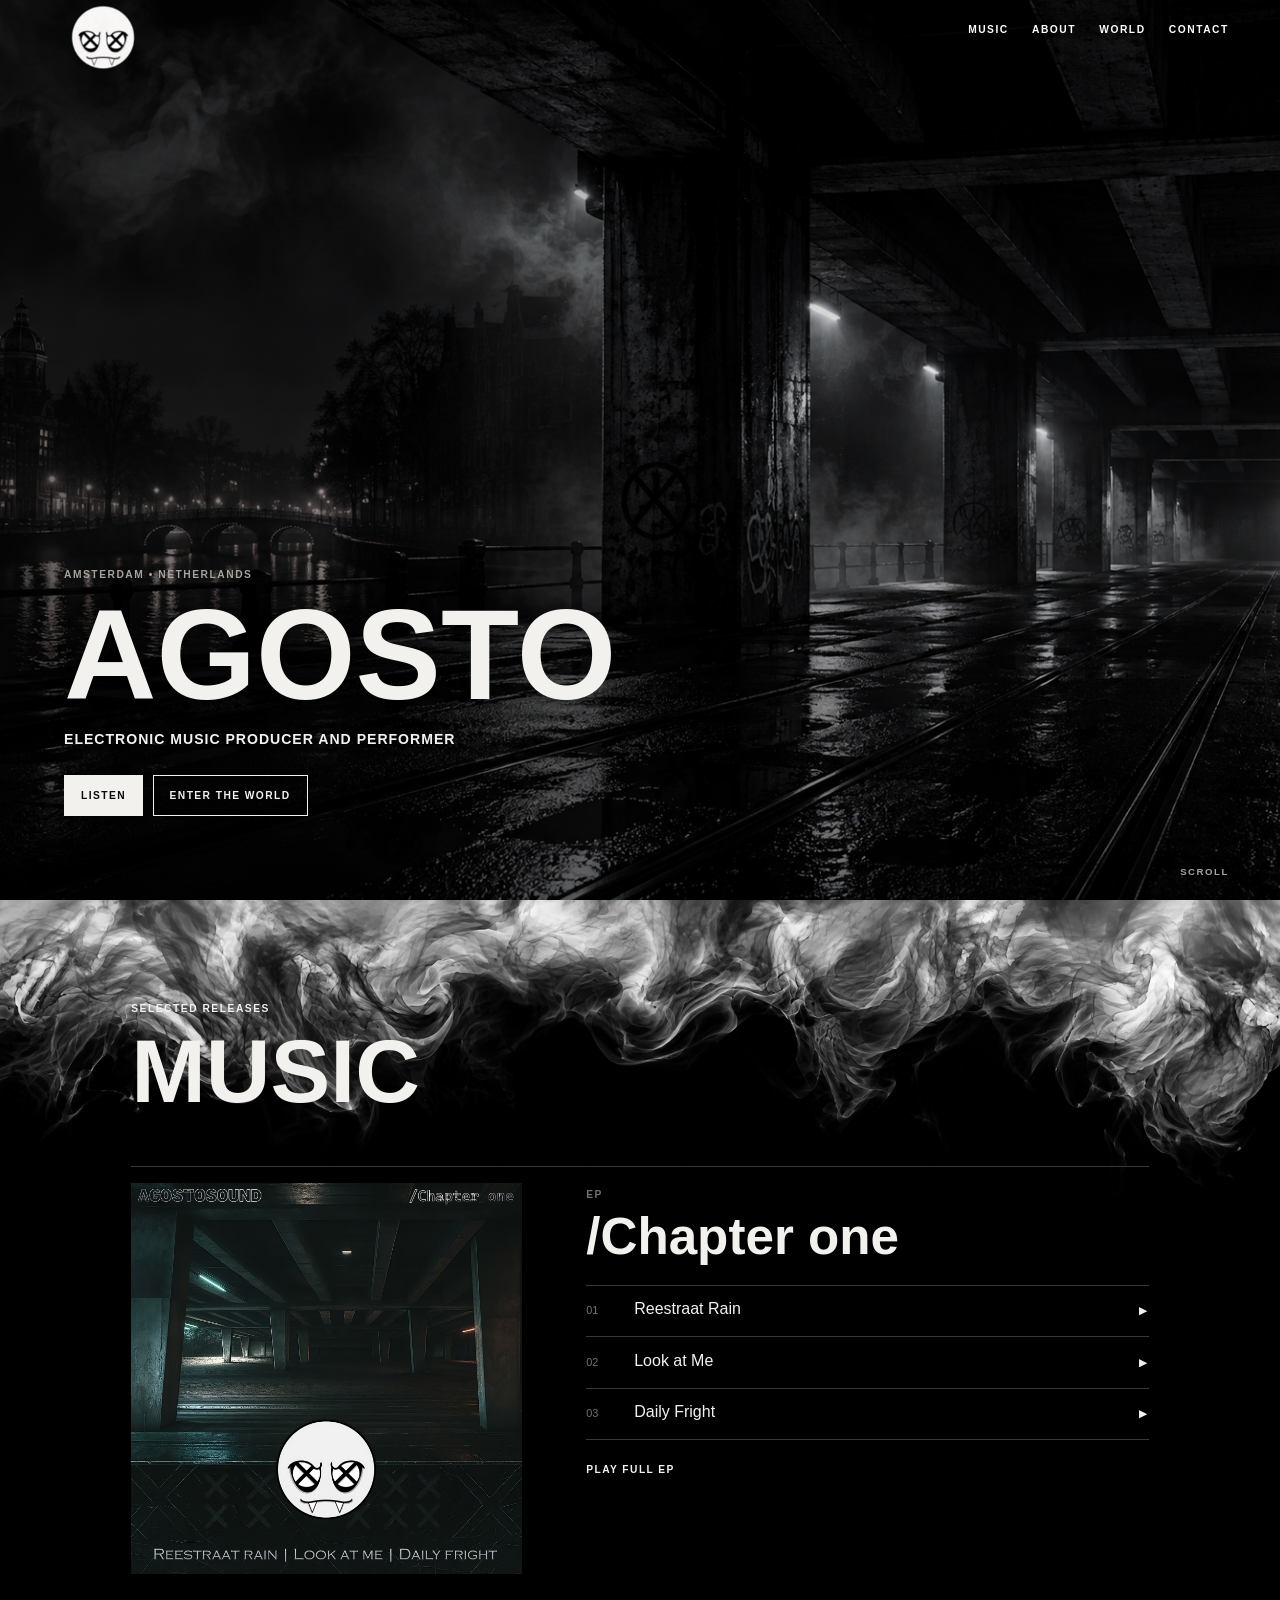
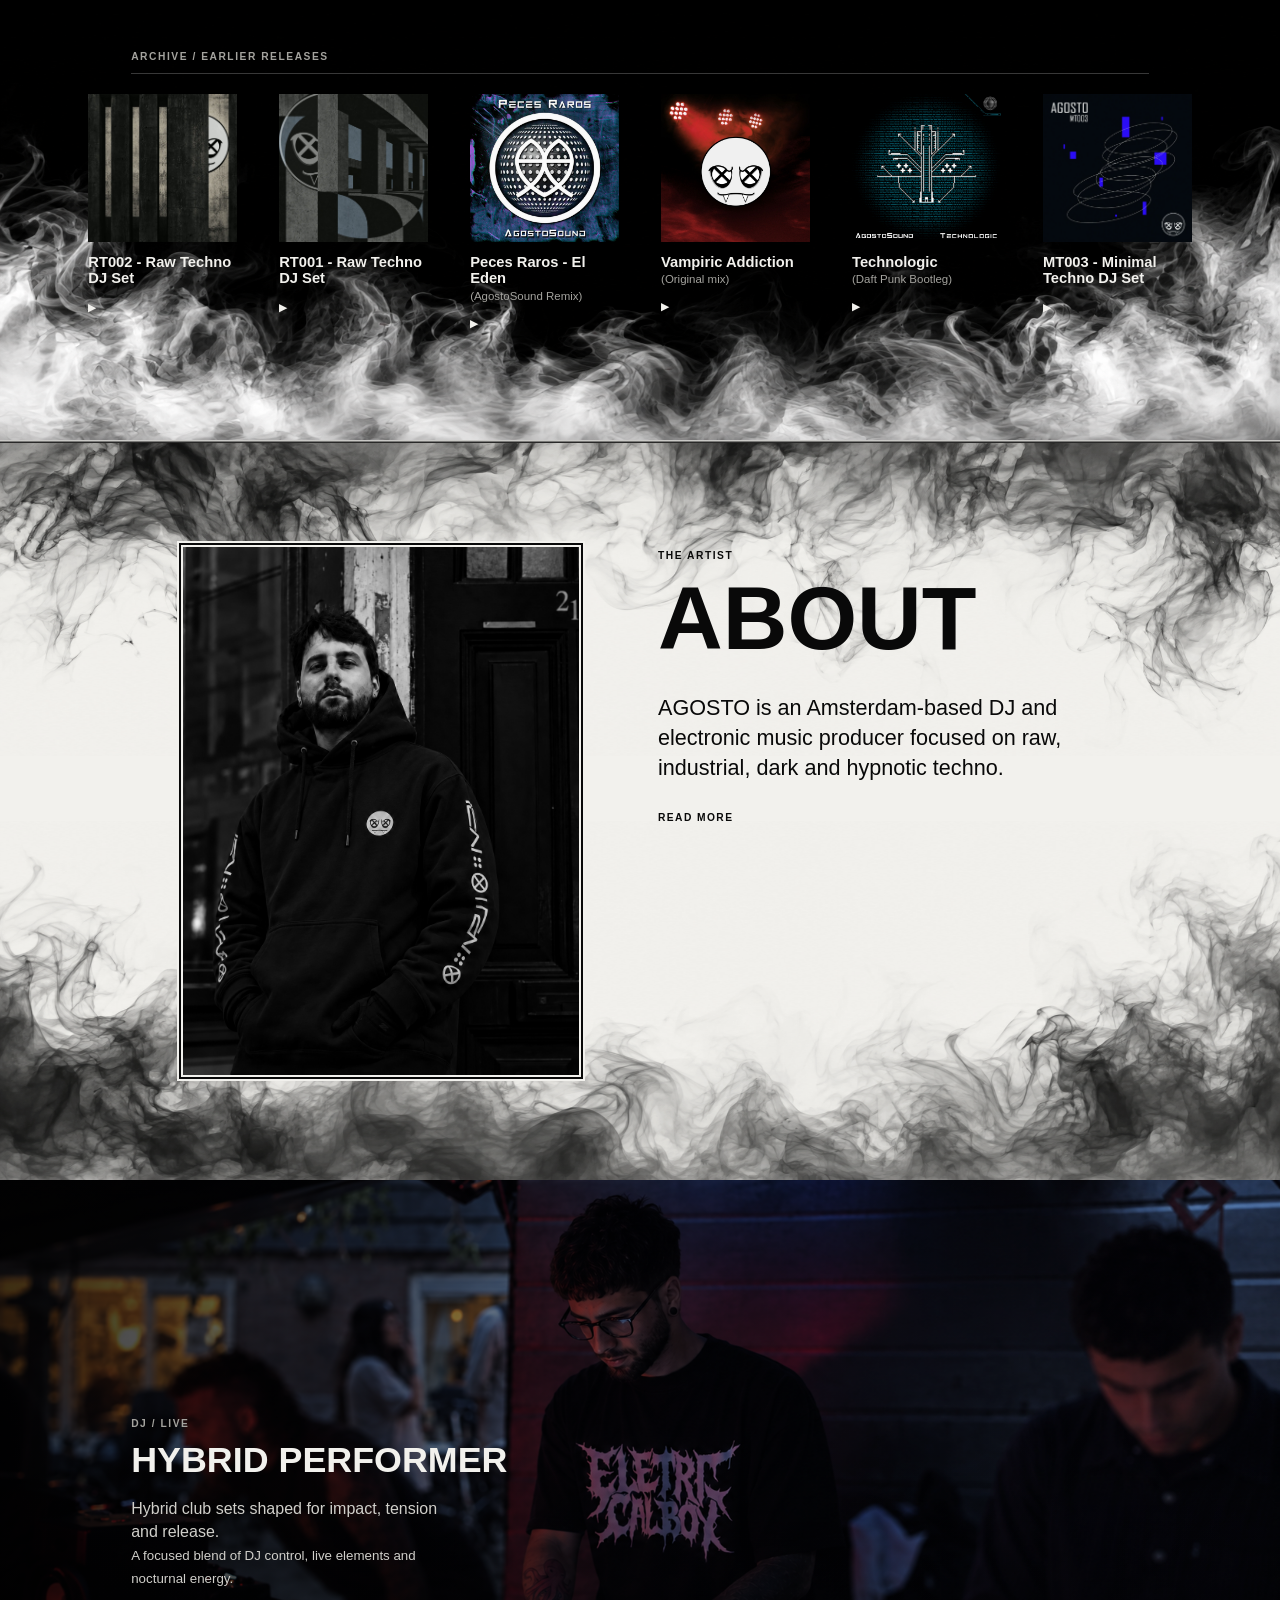
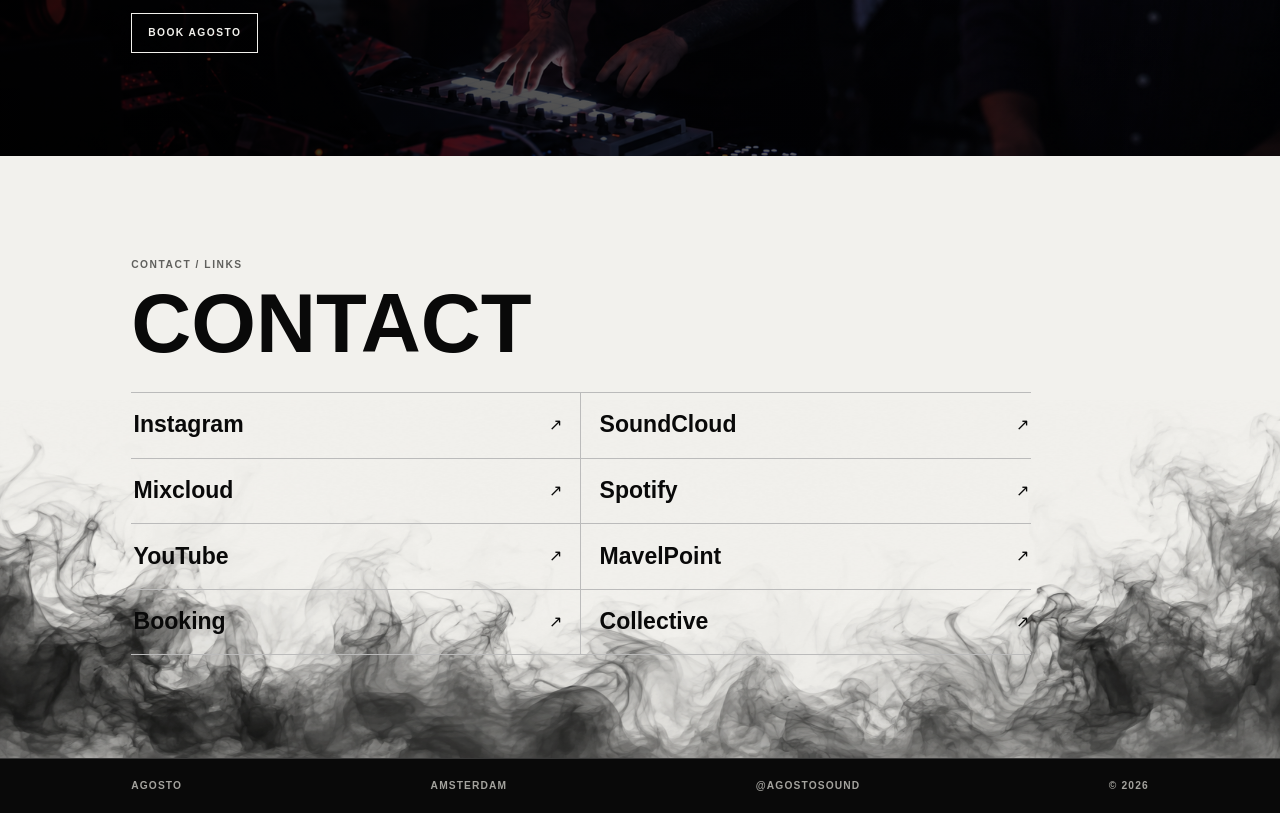
==== commit 70699162: "Add Mixcloud sets and Mixcloud playback to the player - Play Mixcloud mixes in the existing player b" ====
--- a/index.html
+++ b/index.html
@@ -16,7 +16,7 @@
     <meta name="twitter:description" content="AGOSTO is an Amsterdam-based DJ and electronic music producer focused on raw, industrial, dark and hypnotic techno.">
     <meta name="twitter:image" content="https://agostosound.com/static/branding/og-image.png">
     <link rel="icon" href="./static/branding/favicon.png" type="image/png">
-    <link rel="stylesheet" href="./styles.css">
+    <link rel="stylesheet" href="./styles.css?v=3">
     <title> AGOSTO  |  Chapter one </title>
   </head>
   <body>
@@ -95,8 +95,11 @@
               <a class="player-source" data-player-source target="_blank" rel="noreferrer">via SoundCloud</a>
               <button class="player-icon-button" type="button" data-player-close aria-label="Close player">x</button>
             </div>
-            <div class="soundcloud-frame" data-player-frame aria-hidden="true">
+            <div class="player-frame" data-player-frame="soundcloud" aria-hidden="true">
               <iframe title="SoundCloud playback controller" tabindex="-1" allow="autoplay"></iframe>
+            </div>
+            <div class="player-frame" data-player-frame="mixcloud" aria-hidden="true">
+              <iframe title="Mixcloud playback controller" tabindex="-1" allow="autoplay; encrypted-media"></iframe>
             </div>
           </div>
         </div>
@@ -160,6 +163,7 @@
       </div>
     </footer>
     <script src="https://w.soundcloud.com/player/api.js" defer></script>
-    <script src="./script.js" defer></script>
+    <script src="https://widget.mixcloud.com/media/js/widgetApi.js" defer></script>
+    <script src="./script.js?v=4" defer></script>
   </body>
 </html>
--- a/styles.css
+++ b/styles.css
@@ -93,7 +93,7 @@
 .archive-releases { margin-top: clamp(3.5rem, 6vw, 5.5rem); }
 .archive-heading { border-bottom: 1px solid var(--line); margin-bottom: 1.25rem; padding-bottom: .55rem; position: relative; }
 .archive-heading .eyebrow { margin: 0; }
-.archive-grid { display: grid; gap: clamp(1.5rem, 2vw, 2rem); grid-template-columns: repeat(4, minmax(0, 1fr)); margin-inline: calc(-1 * var(--gutter)); }
+.archive-grid { display: grid; gap: clamp(1.5rem, 2vw, 2rem); grid-template-columns: repeat(6, minmax(0, 1fr)); margin-inline: calc(-1 * var(--gutter)); }
 .archive-release { min-width: 0; }
 .archive-release-art { background: var(--surface); margin-inline: auto; overflow: hidden; width: 90%; }
 .archive-release-art img { aspect-ratio: 1; object-fit: cover; transition: transform 500ms ease; width: 100%; }
@@ -121,8 +121,8 @@
 .player-progress-knob { background: var(--paper); border-radius: 50%; height: .55rem; left: calc(var(--progress) * 100%); position: absolute; top: 50%; transform: translate(-50%, -50%); width: .55rem; }
 .player-source { color: var(--muted); font-size: .6rem; font-weight: 700; letter-spacing: .08em; text-transform: uppercase; white-space: nowrap; }
 .player-source:hover { color: var(--paper); }
-.soundcloud-frame { bottom: -2px; height: 1px; opacity: 0; pointer-events: none; position: fixed; right: -2px; width: 1px; }
-.soundcloud-frame iframe { border: 0; display: block; height: 1px; width: 1px; }
+.player-frame { bottom: -2px; height: 1px; opacity: 0; pointer-events: none; position: fixed; right: -2px; width: 1px; }
+.player-frame iframe { border: 0; display: block; height: 1px; width: 1px; }
 body.has-player { padding-bottom: 62px; }
 
 .about-section { background: var(--paper); color: var(--ink); isolation: isolate; overflow: clip; }
@@ -191,6 +191,10 @@
 [data-reveal] { opacity: 0; transform: translateY(16px); transition: opacity 600ms ease, transform 600ms ease; }
 [data-reveal].is-visible { opacity: 1; transform: translateY(0); }
 [data-world-reveal] { transition-duration: 900ms; }
+
+@media (max-width: 1100px) {
+  .archive-grid { grid-template-columns: repeat(3, minmax(0, 1fr)); }
+}
 
 @media (max-width: 720px) {
   body { font-size: 16px; }
@@ -240,8 +244,9 @@
   .world-scene--threshold h1 { font-size: clamp(4.5rem, 20vw, 7rem); }
   .world-scene__body { font-size: .94rem; line-height: 1.43; }
   .world-scene--presence .world-scene__copy { align-self: flex-end; padding-bottom: clamp(2.5rem, 9svh, 4.5rem); }
-  .world-stage__image--presence { object-position: 58% center; }
-  .world-stage__image--mark { object-position: 63% center; }
+  .world-stage__image--presence { object-position: 37.5% center; }
+  .world-stage__image--mark { object-position: 70% center; }
+  .world-stage__image--place { object-position: right center; }
   .world-stage__image--floor { object-position: 58% center; }
 }
 
